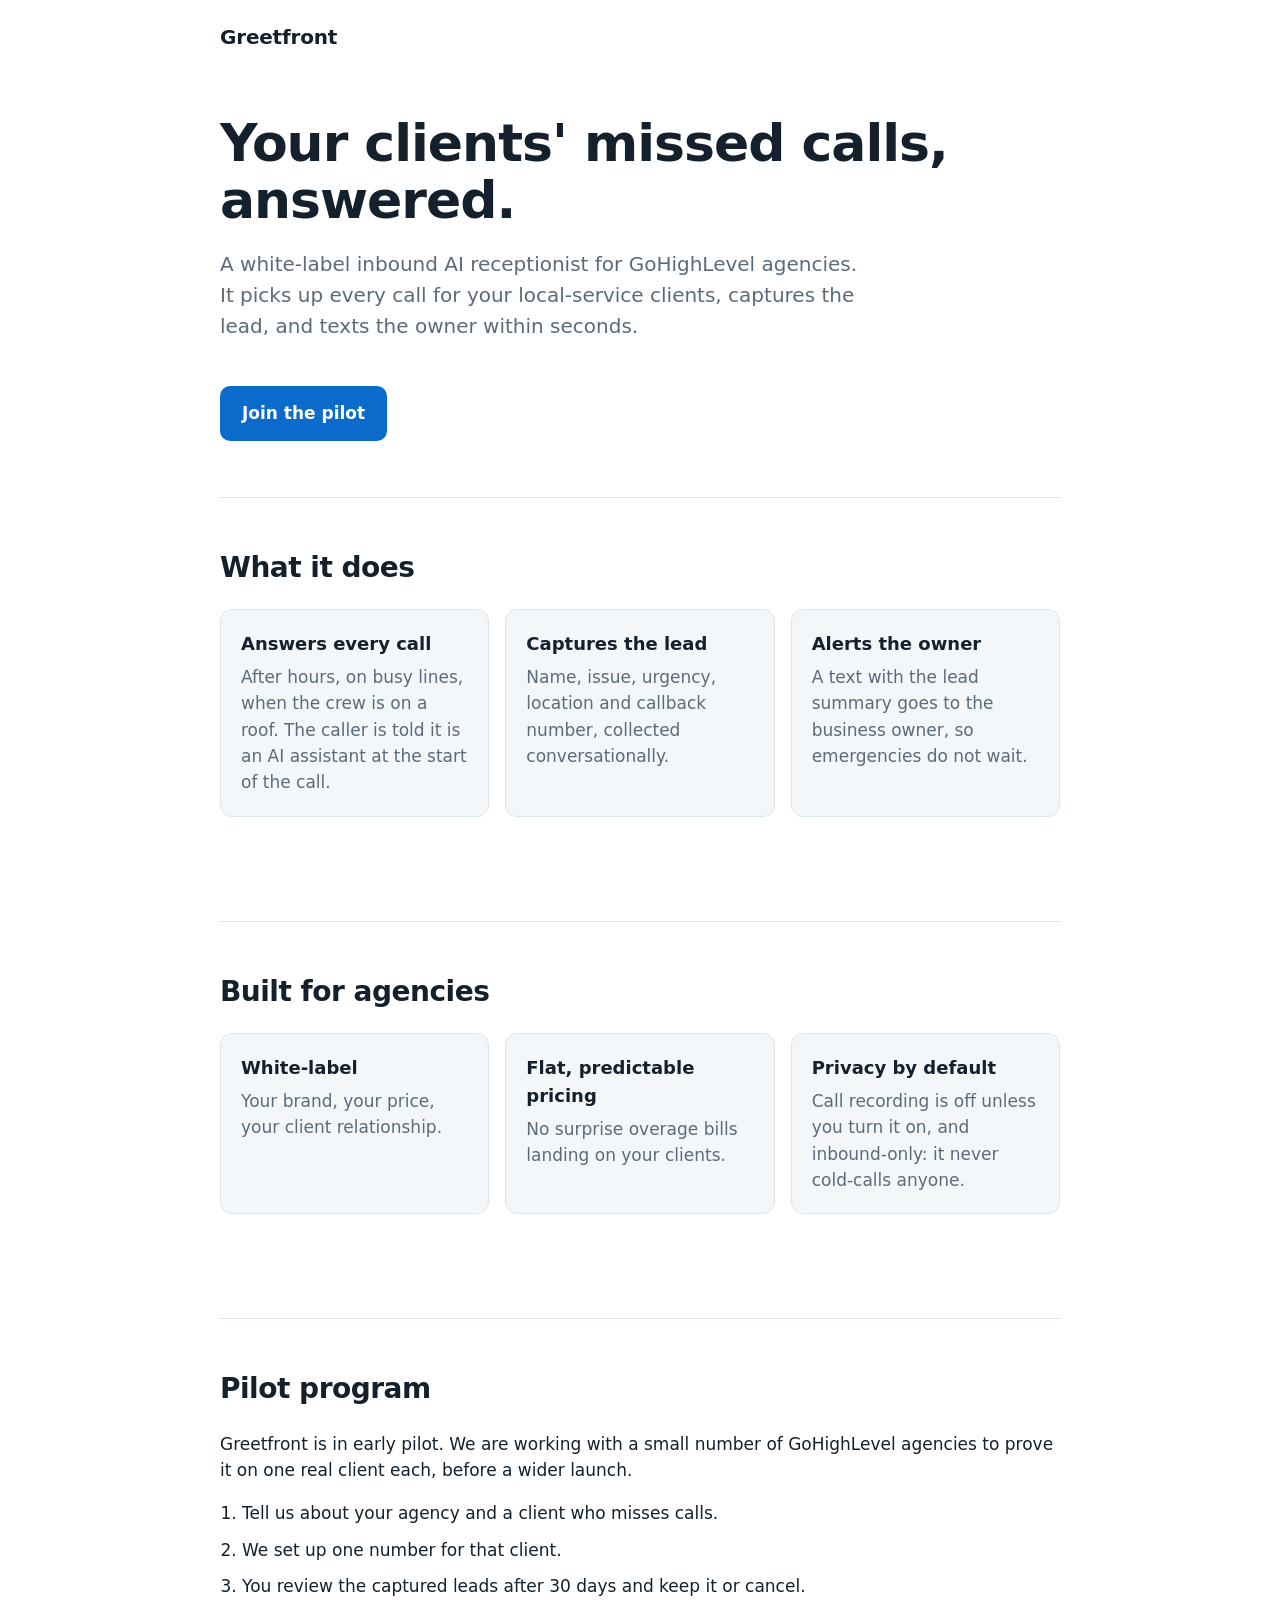
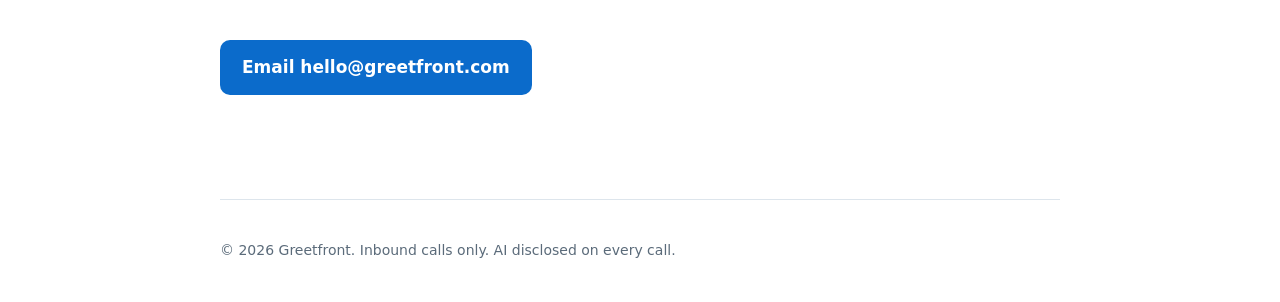
==== index.html @ 876abb98 "Update landing page" ====
<!doctype html>
<html lang="en">
<head>
<meta charset="utf-8">
<meta name="viewport" content="width=device-width,initial-scale=1">
<title>Greetfront - AI receptionist for GoHighLevel agencies</title>
<meta name="description" content="A white-label inbound AI receptionist for GoHighLevel agencies. Answers every call, captures the lead, texts the owner. Pilot program open.">
<style>
:root{--bg:#fff;--fg:#14202b;--mut:#5b6b7a;--acc:#0b6bcb;--card:#f4f7fa;--bd:#dde5ec}
@media(prefers-color-scheme:dark){:root{--bg:#0e141a;--fg:#e8eef3;--mut:#9aabba;--acc:#5aa7ff;--card:#16202a;--bd:#25323e}}
*{box-sizing:border-box}body{margin:0;background:var(--bg);color:var(--fg);font:17px/1.55 system-ui,-apple-system,Segoe UI,Roboto,sans-serif}
.w{max-width:880px;margin:0 auto;padding:0 20px}
header{padding:22px 0;font-weight:700;font-size:20px;letter-spacing:-.2px}
h1{font-size:clamp(32px,6vw,52px);line-height:1.1;letter-spacing:-1px;margin:40px 0 16px}
.lead{font-size:20px;color:var(--mut);max-width:640px}
.btn{display:inline-block;background:var(--acc);color:#fff;padding:14px 22px;border-radius:10px;text-decoration:none;font-weight:600;margin-top:24px}
section{padding:48px 0;border-top:1px solid var(--bd);margin-top:56px}
h2{font-size:28px;margin:0 0 20px;letter-spacing:-.5px}
.g{display:grid;grid-template-columns:repeat(auto-fit,minmax(240px,1fr));gap:16px}
.c{background:var(--card);border:1px solid var(--bd);border-radius:12px;padding:20px}
.c h3{margin:0 0 6px;font-size:18px}.c p{margin:0;color:var(--mut)}
ol{padding-left:22px}li{margin-bottom:10px}
footer{padding:40px 0;color:var(--mut);font-size:14px;border-top:1px solid var(--bd);margin-top:56px}
a{color:var(--acc)}
</style>
</head>
<body>
<div class="w">
<header>Greetfront</header>
<main>
<h1>Your clients' missed calls, answered.</h1>
<p class="lead">A white-label inbound AI receptionist for GoHighLevel agencies. It picks up every call for your local-service clients, captures the lead, and texts the owner within seconds.</p>
<a class="btn" href="mailto:hello@greetfront.com?subject=Greetfront%20pilot&amp;body=Agency%20name%3A%0AHow%20many%20clients%20would%20use%20it%3A%0ATrades%3A">Join the pilot</a>

<section>
<h2>What it does</h2>
<div class="g">
<div class="c"><h3>Answers every call</h3><p>After hours, on busy lines, when the crew is on a roof. The caller is told it is an AI assistant at the start of the call.</p></div>
<div class="c"><h3>Captures the lead</h3><p>Name, issue, urgency, location and callback number, collected conversationally.</p></div>
<div class="c"><h3>Alerts the owner</h3><p>A text with the lead summary goes to the business owner, so emergencies do not wait.</p></div>
</div>
</section>

<section>
<h2>Built for agencies</h2>
<div class="g">
<div class="c"><h3>White-label</h3><p>Your brand, your price, your client relationship.</p></div>
<div class="c"><h3>Flat, predictable pricing</h3><p>No surprise overage bills landing on your clients.</p></div>
<div class="c"><h3>Privacy by default</h3><p>Call recording is off unless you turn it on, and inbound-only: it never cold-calls anyone.</p></div>
</div>
</section>

<section>
<h2>Pilot program</h2>
<p>Greetfront is in early pilot. We are working with a small number of GoHighLevel agencies to prove it on one real client each, before a wider launch.</p>
<ol>
<li>Tell us about your agency and a client who misses calls.</li>
<li>We set up one number for that client.</li>
<li>You review the captured leads after 30 days and keep it or cancel.</li>
</ol>
<a class="btn" href="mailto:hello@greetfront.com?subject=Greetfront%20pilot">Email hello@greetfront.com</a>
</section>
</main>
<footer>&copy; 2026 Greetfront. Inbound calls only. AI disclosed on every call.</footer>
</div>
</body>
</html>
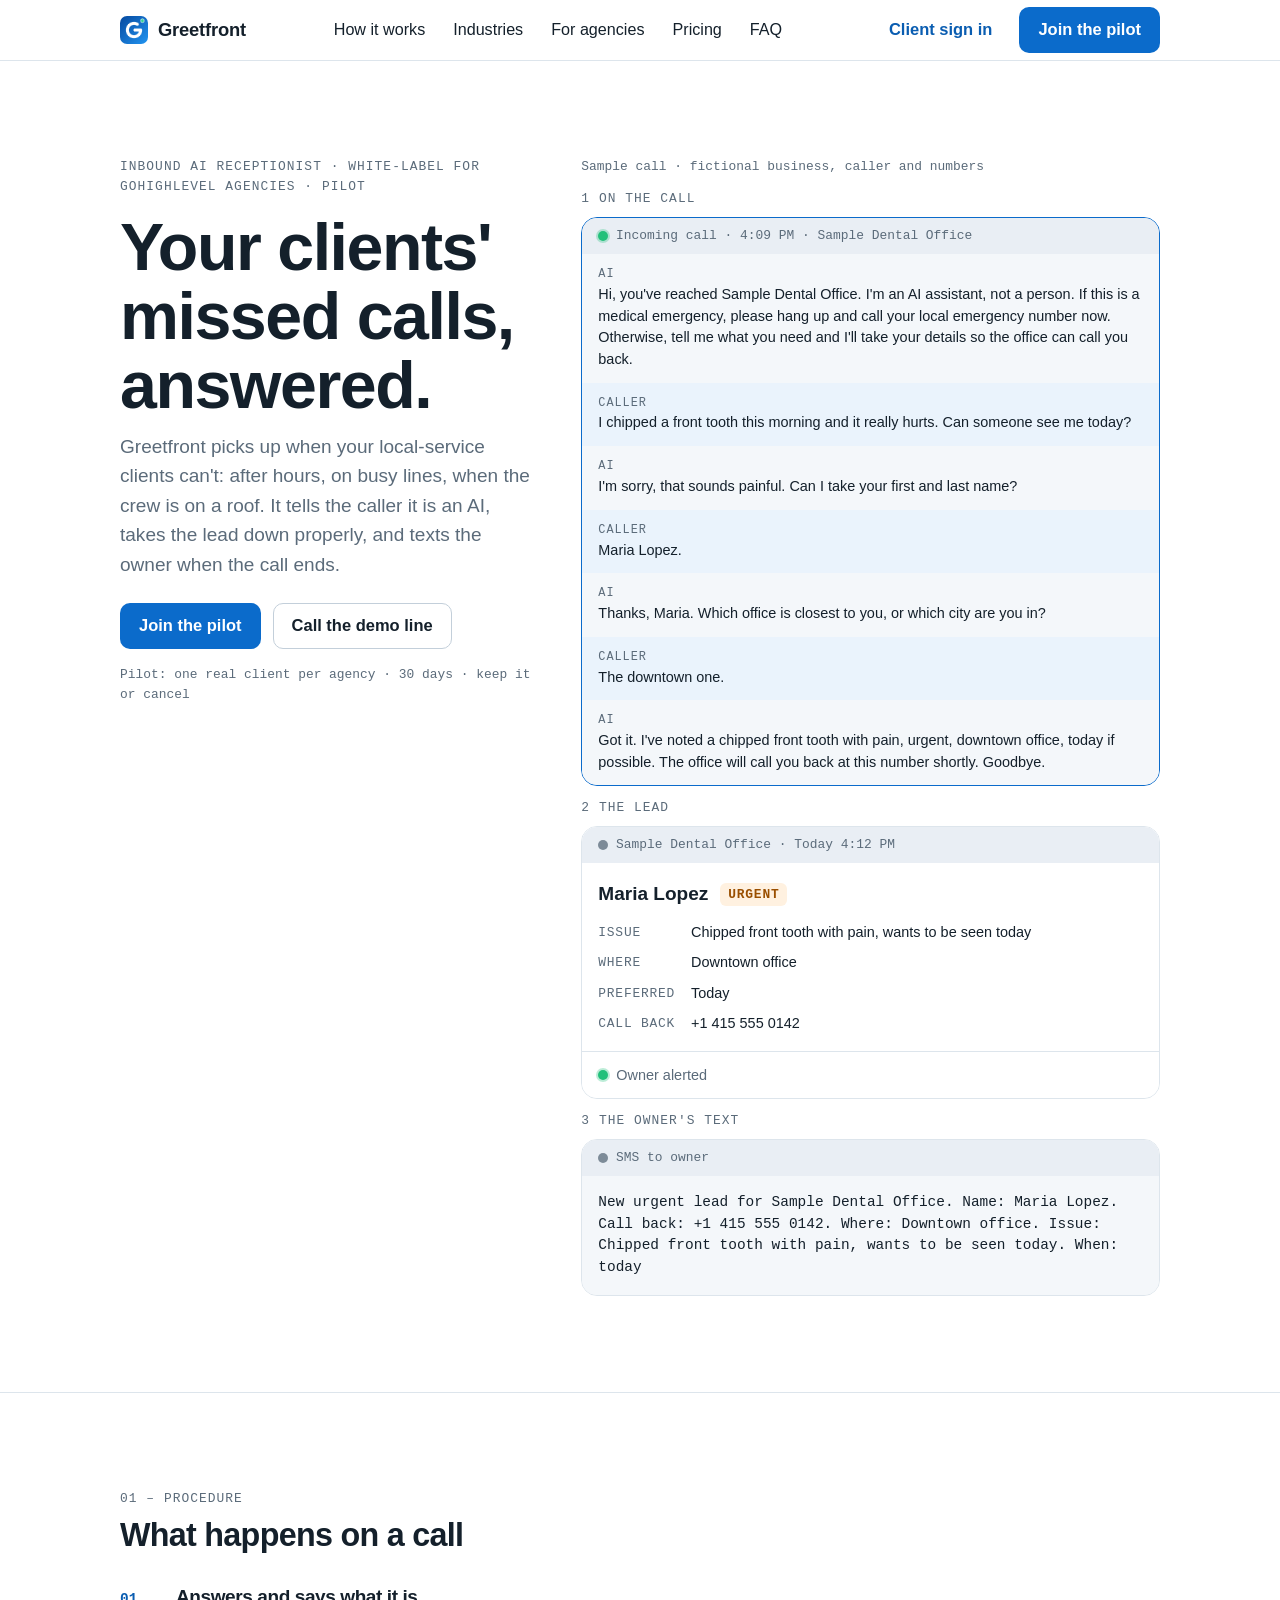
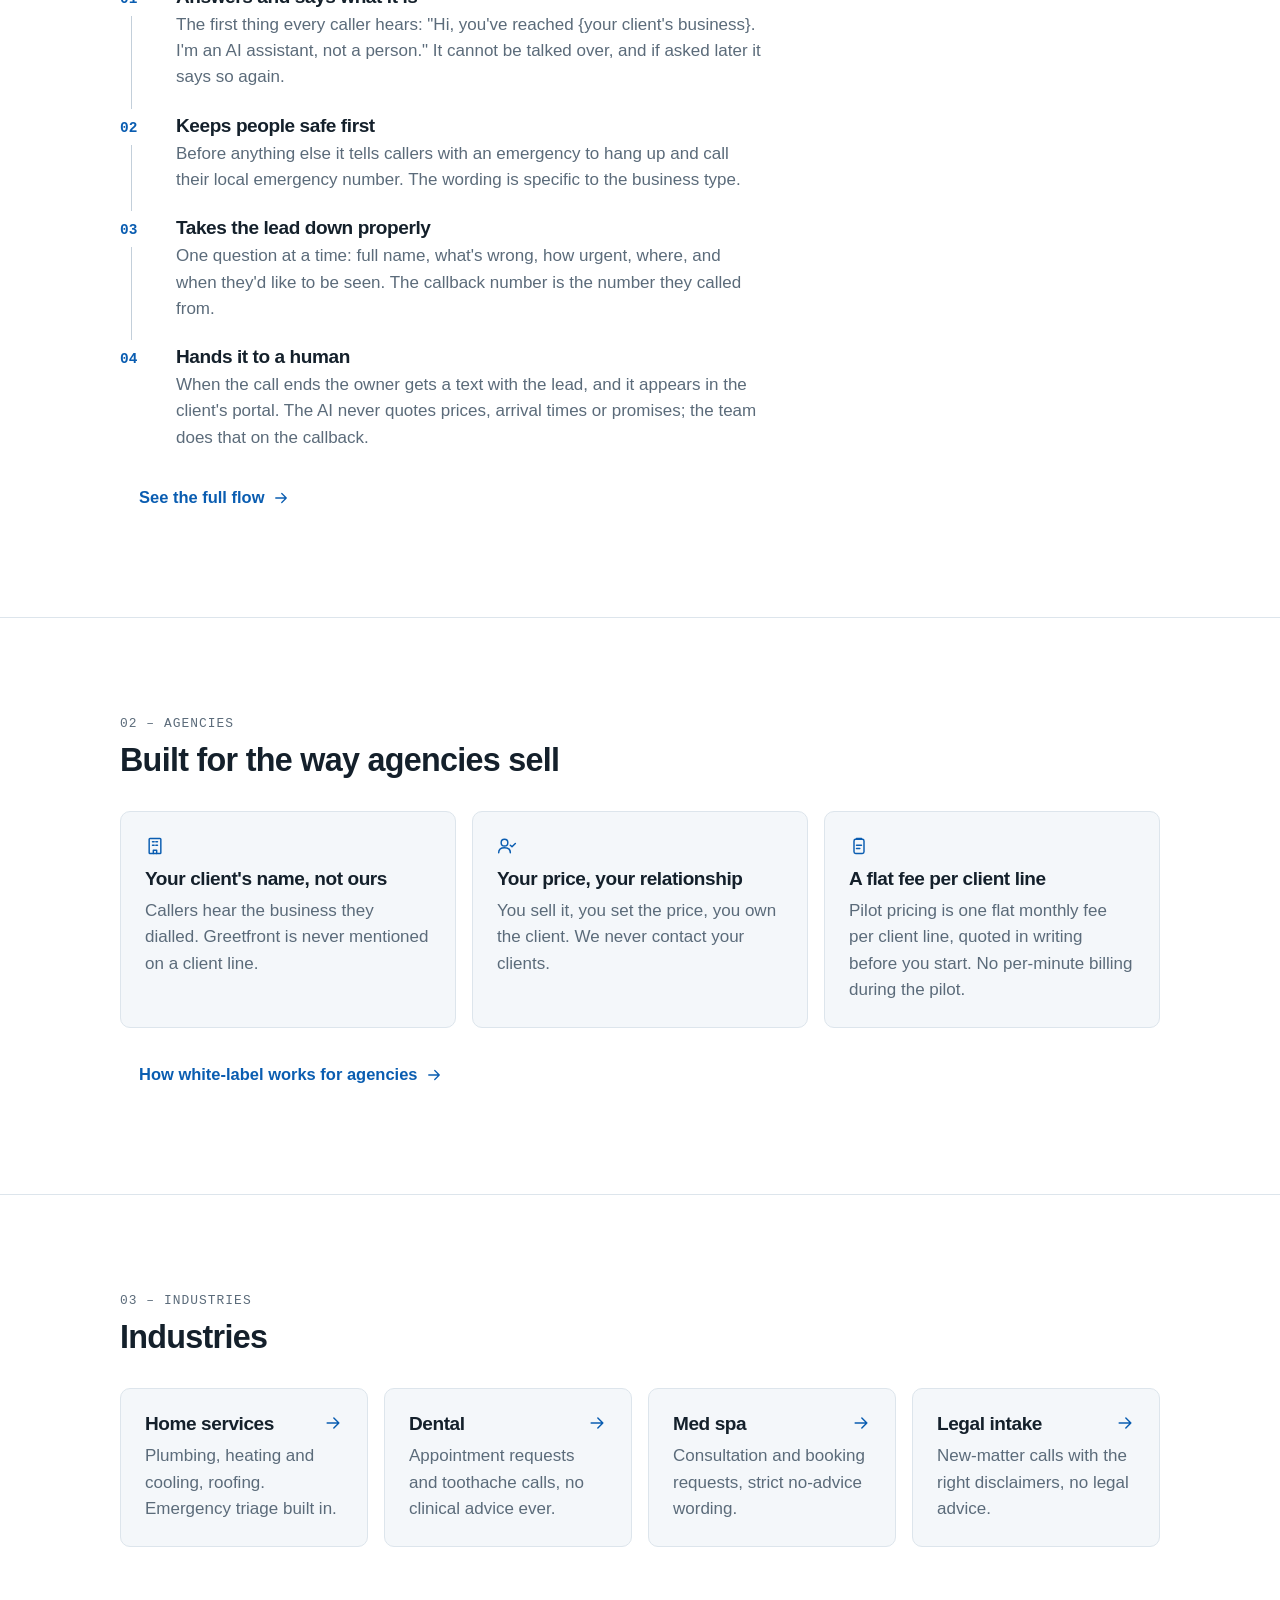
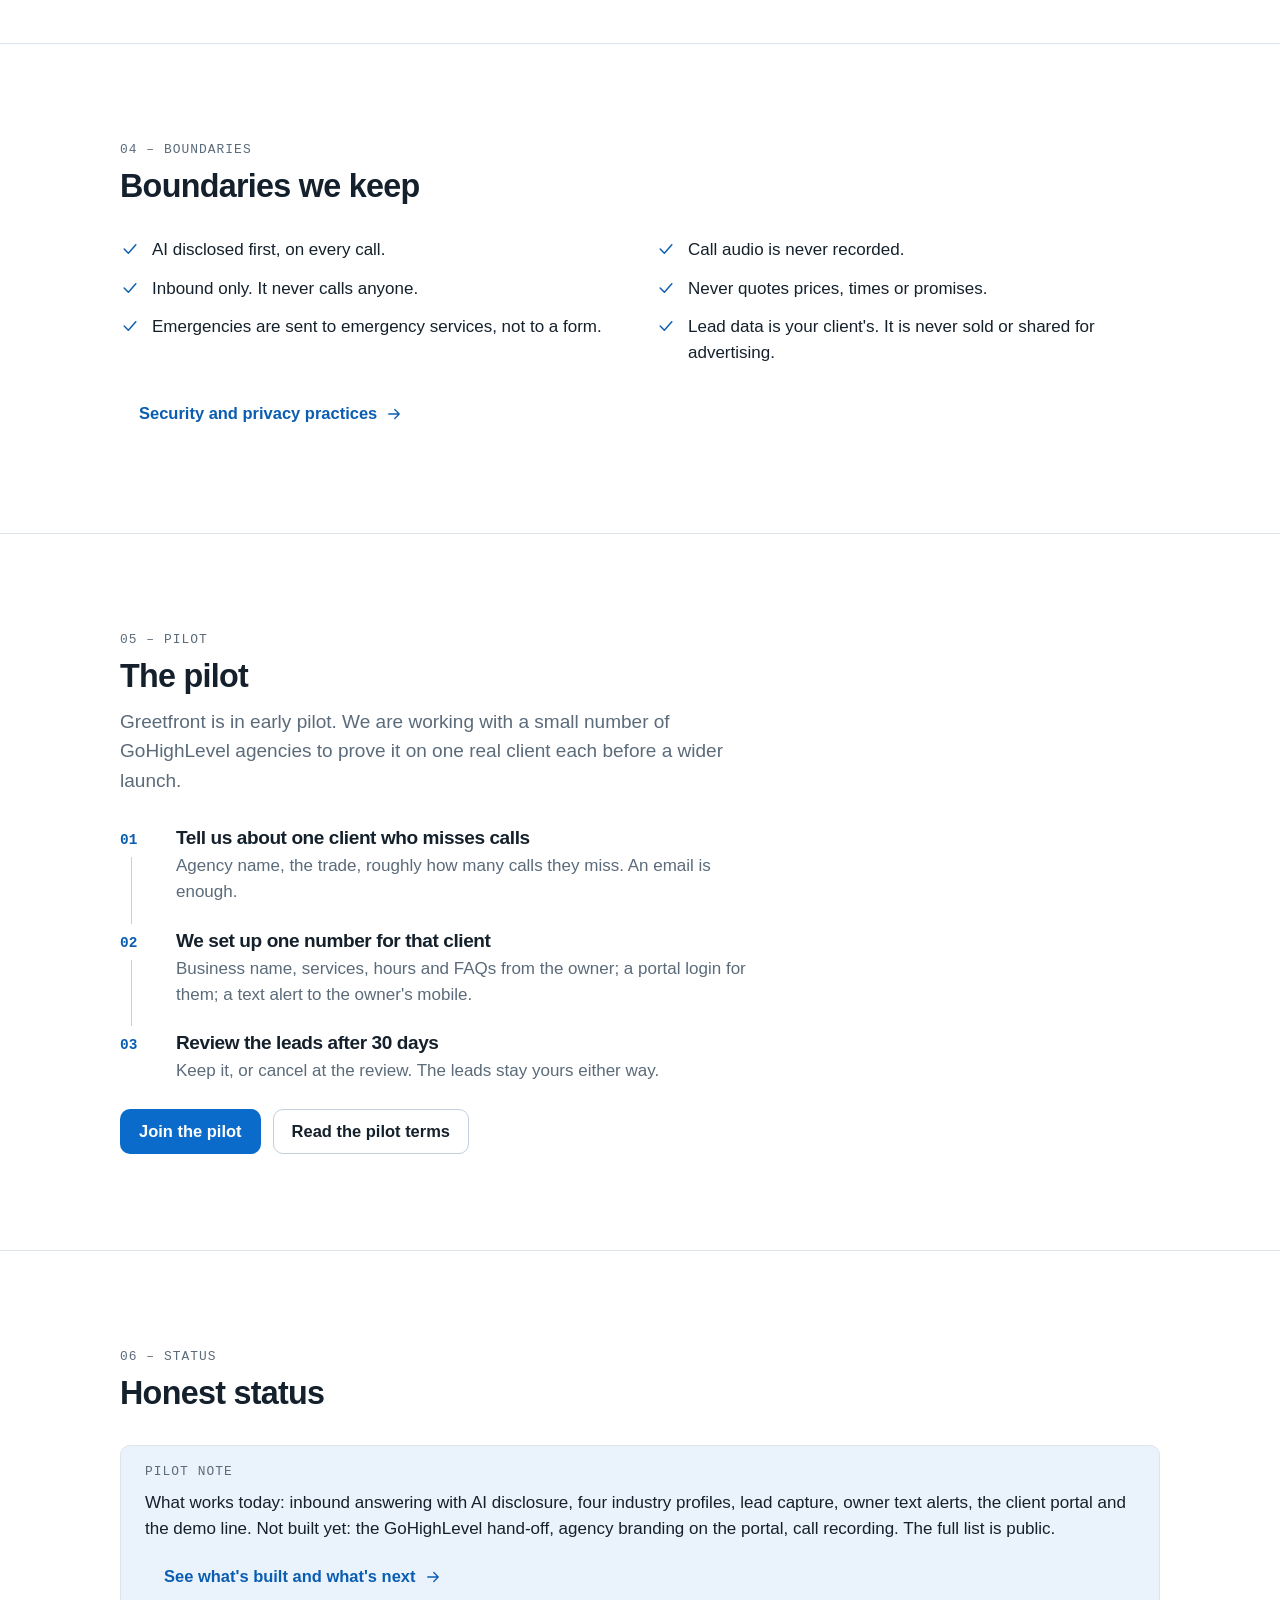
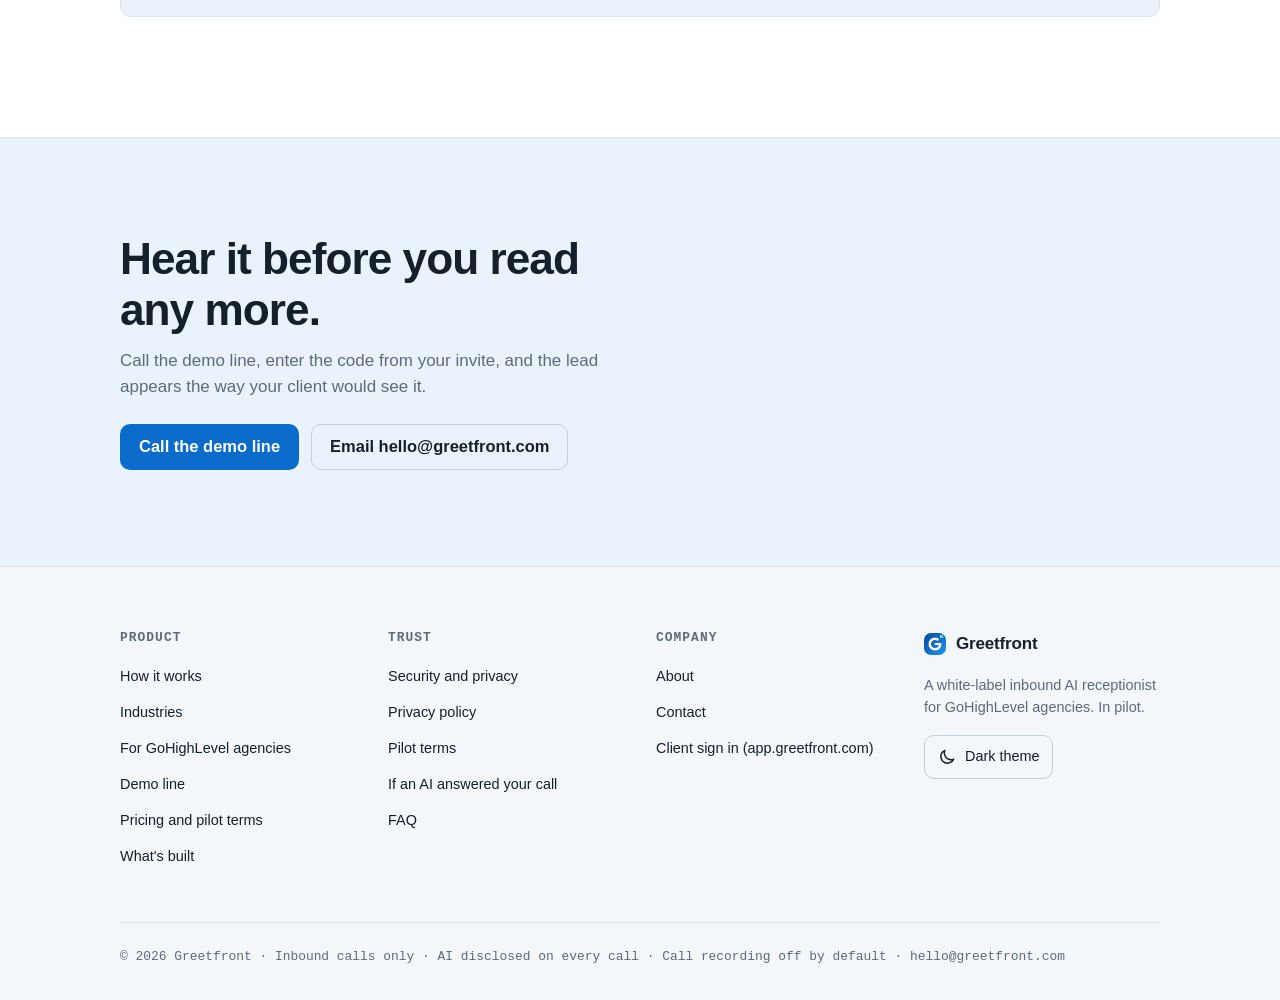
==== commit e1806e33: "Update landing page" ====
--- a/index.html
+++ b/index.html
@@ -3,65 +3,28 @@
 <head>
 <meta charset="utf-8">
 <meta name="viewport" content="width=device-width,initial-scale=1">
-<title>Greetfront - AI receptionist for GoHighLevel agencies</title>
-<meta name="description" content="A white-label inbound AI receptionist for GoHighLevel agencies. Answers every call, captures the lead, texts the owner. Pilot program open.">
-<style>
-:root{--bg:#fff;--fg:#14202b;--mut:#5b6b7a;--acc:#0b6bcb;--card:#f4f7fa;--bd:#dde5ec}
-@media(prefers-color-scheme:dark){:root{--bg:#0e141a;--fg:#e8eef3;--mut:#9aabba;--acc:#5aa7ff;--card:#16202a;--bd:#25323e}}
-*{box-sizing:border-box}body{margin:0;background:var(--bg);color:var(--fg);font:17px/1.55 system-ui,-apple-system,Segoe UI,Roboto,sans-serif}
-.w{max-width:880px;margin:0 auto;padding:0 20px}
-header{padding:22px 0;font-weight:700;font-size:20px;letter-spacing:-.2px}
-h1{font-size:clamp(32px,6vw,52px);line-height:1.1;letter-spacing:-1px;margin:40px 0 16px}
-.lead{font-size:20px;color:var(--mut);max-width:640px}
-.btn{display:inline-block;background:var(--acc);color:#fff;padding:14px 22px;border-radius:10px;text-decoration:none;font-weight:600;margin-top:24px}
-section{padding:48px 0;border-top:1px solid var(--bd);margin-top:56px}
-h2{font-size:28px;margin:0 0 20px;letter-spacing:-.5px}
-.g{display:grid;grid-template-columns:repeat(auto-fit,minmax(240px,1fr));gap:16px}
-.c{background:var(--card);border:1px solid var(--bd);border-radius:12px;padding:20px}
-.c h3{margin:0 0 6px;font-size:18px}.c p{margin:0;color:var(--mut)}
-ol{padding-left:22px}li{margin-bottom:10px}
-footer{padding:40px 0;color:var(--mut);font-size:14px;border-top:1px solid var(--bd);margin-top:56px}
-a{color:var(--acc)}
-</style>
+<meta http-equiv="Content-Security-Policy" content="default-src 'self'; img-src 'self' data:; style-src 'self'; script-src 'self'; base-uri 'self'; form-action 'none'">
+<title>Greetfront · White-label inbound AI receptionist for GoHighLevel agencies</title>
+<meta name="description" content="Greetfront answers your local-service clients&#x27; calls, says it is an AI, takes the lead and texts the owner. White-label for GoHighLevel agencies. Pilot open.">
+<link rel="canonical" href="https://greetfront.com/">
+<meta name="theme-color" media="(prefers-color-scheme: light)" content="#ffffff">
+<meta name="theme-color" media="(prefers-color-scheme: dark)" content="#0e141a">
+<link rel="icon" href="/logo.png" type="image/png"><link rel="apple-touch-icon" href="/logo.png">
+<meta property="og:type" content="website"><meta property="og:site_name" content="Greetfront">
+<meta property="og:title" content="Greetfront · White-label inbound AI receptionist"><meta property="og:description" content="Greetfront answers your local-service clients&#x27; calls, says it is an AI, takes the lead and texts the owner. White-label for GoHighLevel agencies. Pilot open.">
+<meta property="og:url" content="https://greetfront.com/"><meta property="og:image" content="https://greetfront.com/logo.png">
+<meta name="twitter:card" content="summary">
+<script src="/theme.js"></script>
+<link rel="stylesheet" href="/styles.css">
+<script type="application/ld+json">{"@context":"https://schema.org","@graph":[{"@type":"Organization","@id":"https://greetfront.com/#org","name":"Greetfront","url":"https://greetfront.com/","logo":"https://greetfront.com/logo.png","email":"hello@greetfront.com","description":"White-label inbound AI receptionist for GoHighLevel agencies serving local-service businesses. In pilot."},{"@type":"WebSite","@id":"https://greetfront.com/#site","url":"https://greetfront.com/","name":"Greetfront","publisher":{"@id":"https://greetfront.com/#org"}},{"@type":"SoftwareApplication","name":"Greetfront","applicationCategory":"BusinessApplication","operatingSystem":"Web","url":"https://greetfront.com/","publisher":{"@id":"https://greetfront.com/#org"},"description":"Inbound AI receptionist that discloses it is an AI, captures the lead and texts the business owner."}]}</script>
 </head>
 <body>
-<div class="w">
-<header>Greetfront</header>
-<main>
-<h1>Your clients' missed calls, answered.</h1>
-<p class="lead">A white-label inbound AI receptionist for GoHighLevel agencies. It picks up every call for your local-service clients, captures the lead, and texts the owner within seconds.</p>
-<a class="btn" href="mailto:hello@greetfront.com?subject=Greetfront%20pilot&amp;body=Agency%20name%3A%0AHow%20many%20clients%20would%20use%20it%3A%0ATrades%3A">Join the pilot</a>
-
-<section>
-<h2>What it does</h2>
-<div class="g">
-<div class="c"><h3>Answers every call</h3><p>After hours, on busy lines, when the crew is on a roof. The caller is told it is an AI assistant at the start of the call.</p></div>
-<div class="c"><h3>Captures the lead</h3><p>Name, issue, urgency, location and callback number, collected conversationally.</p></div>
-<div class="c"><h3>Alerts the owner</h3><p>A text with the lead summary goes to the business owner, so emergencies do not wait.</p></div>
-</div>
-</section>
-
-<section>
-<h2>Built for agencies</h2>
-<div class="g">
-<div class="c"><h3>White-label</h3><p>Your brand, your price, your client relationship.</p></div>
-<div class="c"><h3>Flat, predictable pricing</h3><p>No surprise overage bills landing on your clients.</p></div>
-<div class="c"><h3>Privacy by default</h3><p>Call recording is off unless you turn it on, and inbound-only: it never cold-calls anyone.</p></div>
-</div>
-</section>
-
-<section>
-<h2>Pilot program</h2>
-<p>Greetfront is in early pilot. We are working with a small number of GoHighLevel agencies to prove it on one real client each, before a wider launch.</p>
-<ol>
-<li>Tell us about your agency and a client who misses calls.</li>
-<li>We set up one number for that client.</li>
-<li>You review the captured leads after 30 days and keep it or cancel.</li>
-</ol>
-<a class="btn" href="mailto:hello@greetfront.com?subject=Greetfront%20pilot">Email hello@greetfront.com</a>
-</section>
+<a class="skip-link" href="#main">Skip to content</a>
+<header class="nav"><div class="wrap"><div class="nav__bar"><a class="brand" href="/"><img src="/logo.png" width="28" height="28" alt="">Greetfront</a><nav class="nav__links" aria-label="Main"><a href="/how-it-works.html">How it works</a><a href="/industries.html">Industries</a><a href="/agencies.html">For agencies</a><a href="/pricing.html">Pricing</a><a href="/faq.html">FAQ</a></nav><div class="nav__cta"><a class="btn btn--ghost" href="https://app.greetfront.com/" rel="noopener">Client sign in</a><a class="btn btn--primary" href="mailto:hello@greetfront.com?subject=Greetfront%20pilot%20(home)&amp;body=Agency%20name%3A%0AClients%20who%20miss%20calls%3A%0ATrades%3A%0A">Join the pilot</a></div><button type="button" class="nav__toggle" aria-controls="nav-panel" aria-expanded="false" aria-label="Open menu"><svg class="i i-menu" viewBox="0 0 24 24" width="20" height="20" fill="none" stroke="currentColor" stroke-width="1.75" stroke-linecap="round" stroke-linejoin="round" aria-hidden="true"><path d="M4 7h16M4 12h16M4 17h16"/></svg><svg class="i i-x" viewBox="0 0 24 24" width="20" height="20" fill="none" stroke="currentColor" stroke-width="1.75" stroke-linecap="round" stroke-linejoin="round" aria-hidden="true"><path d="M6 6l12 12M18 6L6 18"/></svg></button></div></div><div class="nav__panel" id="nav-panel"><div class="wrap"><ul><li><a class="nav__item" href="/how-it-works.html">How it works</a></li><li><a class="nav__item" href="/industries.html">Industries</a></li><li><a class="nav__item" href="/agencies.html">For agencies</a></li><li><a class="nav__item" href="/pricing.html">Pricing</a></li><li><a class="nav__item" href="/faq.html">FAQ</a></li><li><a class="nav__item" href="/demo.html">Demo line</a></li><li><a class="nav__item" href="/security.html">Security</a></li><li><a class="nav__item" href="/about.html">About</a></li><li><a class="nav__item" href="/contact.html">Contact</a></li><li><a class="nav__item" href="https://app.greetfront.com/" rel="noopener">Client sign in</a></li></ul><div class="row-actions"><a class="btn btn--primary" href="mailto:hello@greetfront.com?subject=Greetfront%20pilot%20(home)&amp;body=Agency%20name%3A%0AClients%20who%20miss%20calls%3A%0ATrades%3A%0A">Join the pilot</a></div><button type="button" class="theme-toggle" aria-label="Switch to dark theme"><svg class="i i-moon" viewBox="0 0 24 24" width="20" height="20" fill="none" stroke="currentColor" stroke-width="1.75" stroke-linecap="round" stroke-linejoin="round" aria-hidden="true"><path d="M20 14.5A8 8 0 0 1 9.5 4 8 8 0 1 0 20 14.5z"/></svg><svg class="i i-sun" viewBox="0 0 24 24" width="20" height="20" fill="none" stroke="currentColor" stroke-width="1.75" stroke-linecap="round" stroke-linejoin="round" aria-hidden="true"><circle cx="12" cy="12" r="4"/><path d="M12 2v2M12 20v2M4.9 4.9l1.4 1.4M17.7 17.7l1.4 1.4M2 12h2M20 12h2M4.9 19.1l1.4-1.4M17.7 6.3l1.4-1.4"/></svg><span class="theme-toggle__text">Dark theme</span></button></div></div></header>
+<main id="main">
+<section class="hero"><div class="wrap"><div class="hero__grid"><div><p class="eyebrow">Inbound AI receptionist · White-label for GoHighLevel agencies · Pilot</p><h1>Your clients' missed calls, answered.</h1><p class="lead">Greetfront picks up when your local-service clients can't: after hours, on busy lines, when the crew is on a roof. It tells the caller it is an AI, takes the lead down properly, and texts the owner when the call ends.</p><div class="row-actions"><a class="btn btn--primary" href="mailto:hello@greetfront.com?subject=Greetfront%20pilot%20(home)&amp;body=Agency%20name%3A%0AClients%20who%20miss%20calls%3A%0ATrades%3A%0A">Join the pilot</a><a class="btn btn--secondary" href="/demo.html">Call the demo line</a></div><p class="hero__note">Pilot: one real client per agency · 30 days · keep it or cancel</p></div><div class="hero__strip"><p class="strip__caption">Sample call · fictional business, caller and numbers</p><div class="strip strip--static"><div class="strip__col strip__col--call"><p class="strip__label">1 On the call</p><div class="strip__panel strip__panel--call"><div class="call__bar"><span class="status-dot status-dot--off" aria-hidden="true"></span> Incoming call · 4:09 PM · Sample Dental Office</div><div class="call__line call__line--ai"><span class="call__who">AI</span>Hi, you've reached Sample Dental Office. I'm an AI assistant, not a person. If this is a medical emergency, please hang up and call your local emergency number now. Otherwise, tell me what you need and I'll take your details so the office can call you back.</div><div class="call__line call__line--caller"><span class="call__who">Caller</span>I chipped a front tooth this morning and it really hurts. Can someone see me today?</div><div class="call__line call__line--ai"><span class="call__who">AI</span>I'm sorry, that sounds painful. Can I take your first and last name?</div><div class="call__line call__line--caller"><span class="call__who">Caller</span>Maria Lopez.</div><div class="call__line call__line--ai"><span class="call__who">AI</span>Thanks, Maria. Which office is closest to you, or which city are you in?</div><div class="call__line call__line--caller"><span class="call__who">Caller</span>The downtown one.</div><div class="call__line call__line--ai"><span class="call__who">AI</span>Got it. I've noted a chipped front tooth with pain, urgent, downtown office, today if possible. The office will call you back at this number shortly. Goodbye.</div></div></div><div class="strip__col"><p class="strip__label">2 The lead</p><div class="strip__panel"><div class="lead-card"><div class="lead-card__head"><span class="status-dot status-dot--off" aria-hidden="true"></span> Sample Dental Office · Today 4:12 PM</div><div class="lead-card__body"><div class="lead-card__name"><span>Maria Lopez</span><span class="pill pill--urgent">Urgent</span></div><dl><dt>Issue</dt><dd>Chipped front tooth with pain, wants to be seen today</dd><dt>Where</dt><dd>Downtown office</dd><dt>Preferred</dt><dd>Today</dd><dt>Call back</dt><dd>+1 415 555 0142</dd></dl></div><div class="lead-card__foot"><span class="status-dot" aria-hidden="true"></span> Owner alerted</div></div></div></div><div class="strip__col"><p class="strip__label">3 The owner's text</p><div class="strip__panel strip__panel--last"><div class="sms"><div class="sms__head"><span class="status-dot status-dot--off" aria-hidden="true"></span> SMS to owner</div><div class="sms__body">New urgent lead for Sample Dental Office. Name: Maria Lopez. Call back: +1 415 555 0142. Where: Downtown office. Issue: Chipped front tooth with pain, wants to be seen today. When: today</div></div></div></div></div></div></div></div></section><section class="section"><div class="wrap"><div class="section__head"><p class="eyebrow">01 – Procedure</p><h2>What happens on a call</h2></div><ol class="steps"><li><h3>Answers and says what it is</h3><p>The first thing every caller hears: "Hi, you've reached {your client's business}. I'm an AI assistant, not a person." It cannot be talked over, and if asked later it says so again.</p></li><li><h3>Keeps people safe first</h3><p>Before anything else it tells callers with an emergency to hang up and call their local emergency number. The wording is specific to the business type.</p></li><li><h3>Takes the lead down properly</h3><p>One question at a time: full name, what's wrong, how urgent, where, and when they'd like to be seen. The callback number is the number they called from.</p></li><li><h3>Hands it to a human</h3><p>When the call ends the owner gets a text with the lead, and it appears in the client's portal. The AI never quotes prices, arrival times or promises; the team does that on the callback.</p></li></ol><div class="row-actions"><a class="btn btn--ghost" href="/how-it-works.html">See the full flow<svg class="btn__icon i-arrow" viewBox="0 0 24 24" width="20" height="20" fill="none" stroke="currentColor" stroke-width="1.75" stroke-linecap="round" stroke-linejoin="round" aria-hidden="true"><path d="M5 12h14M13 6l6 6-6 6"/></svg></a></div></div></section><section class="section"><div class="wrap"><div class="section__head"><p class="eyebrow">02 – Agencies</p><h2>Built for the way agencies sell</h2></div><div class="grid grid--3"><div class="card"><div class="card__icon"><svg class="i i-building" viewBox="0 0 24 24" width="20" height="20" fill="none" stroke="currentColor" stroke-width="1.75" stroke-linecap="round" stroke-linejoin="round" aria-hidden="true"><rect x="5" y="3" width="14" height="18" rx="1"/><path d="M9 7h2M13 7h2M9 11h2M13 11h2M10 21v-4h4v4"/></svg></div><h3>Your client's name, not ours</h3><p>Callers hear the business they dialled. Greetfront is never mentioned on a client line.</p></div><div class="card"><div class="card__icon"><svg class="i i-user-check" viewBox="0 0 24 24" width="20" height="20" fill="none" stroke="currentColor" stroke-width="1.75" stroke-linecap="round" stroke-linejoin="round" aria-hidden="true"><circle cx="9" cy="8" r="4"/><path d="M2 20c0-4 3-6 7-6s7 2 7 6M16 11l2 2 4-4"/></svg></div><h3>Your price, your relationship</h3><p>You sell it, you set the price, you own the client. We never contact your clients.</p></div><div class="card"><div class="card__icon"><svg class="i i-clipboard" viewBox="0 0 24 24" width="20" height="20" fill="none" stroke="currentColor" stroke-width="1.75" stroke-linecap="round" stroke-linejoin="round" aria-hidden="true"><rect x="6" y="4" width="12" height="17" rx="2"/><path d="M9 4V3h6v1M9 11h6M9 15h4"/></svg></div><h3>A flat fee per client line</h3><p>Pilot pricing is one flat monthly fee per client line, quoted in writing before you start. No per-minute billing during the pilot.</p></div></div><div class="row-actions"><a class="btn btn--ghost" href="/agencies.html">How white-label works for agencies<svg class="btn__icon i-arrow" viewBox="0 0 24 24" width="20" height="20" fill="none" stroke="currentColor" stroke-width="1.75" stroke-linecap="round" stroke-linejoin="round" aria-hidden="true"><path d="M5 12h14M13 6l6 6-6 6"/></svg></a></div></div></section><section class="section"><div class="wrap"><div class="section__head"><p class="eyebrow">03 – Industries</p><h2>Industries</h2></div><div class="grid grid--4"><a class="card tile-link" href="/industries.html#home-services"><h3>Home services<svg class="i i-arrow" viewBox="0 0 24 24" width="20" height="20" fill="none" stroke="currentColor" stroke-width="1.75" stroke-linecap="round" stroke-linejoin="round" aria-hidden="true"><path d="M5 12h14M13 6l6 6-6 6"/></svg></h3><p>Plumbing, heating and cooling, roofing. Emergency triage built in.</p></a><a class="card tile-link" href="/industries.html#dental"><h3>Dental<svg class="i i-arrow" viewBox="0 0 24 24" width="20" height="20" fill="none" stroke="currentColor" stroke-width="1.75" stroke-linecap="round" stroke-linejoin="round" aria-hidden="true"><path d="M5 12h14M13 6l6 6-6 6"/></svg></h3><p>Appointment requests and toothache calls, no clinical advice ever.</p></a><a class="card tile-link" href="/industries.html#med-spa"><h3>Med spa<svg class="i i-arrow" viewBox="0 0 24 24" width="20" height="20" fill="none" stroke="currentColor" stroke-width="1.75" stroke-linecap="round" stroke-linejoin="round" aria-hidden="true"><path d="M5 12h14M13 6l6 6-6 6"/></svg></h3><p>Consultation and booking requests, strict no-advice wording.</p></a><a class="card tile-link" href="/industries.html#legal-intake"><h3>Legal intake<svg class="i i-arrow" viewBox="0 0 24 24" width="20" height="20" fill="none" stroke="currentColor" stroke-width="1.75" stroke-linecap="round" stroke-linejoin="round" aria-hidden="true"><path d="M5 12h14M13 6l6 6-6 6"/></svg></h3><p>New-matter calls with the right disclaimers, no legal advice.</p></a></div></div></section><section class="section"><div class="wrap"><div class="section__head"><p class="eyebrow">04 – Boundaries</p><h2>Boundaries we keep</h2></div><ul class="checks"><li><svg class="i i-check" viewBox="0 0 24 24" width="20" height="20" fill="none" stroke="currentColor" stroke-width="1.75" stroke-linecap="round" stroke-linejoin="round" aria-hidden="true"><path d="M5 12l5 5 9-10"/></svg><span>AI disclosed first, on every call.</span></li><li><svg class="i i-check" viewBox="0 0 24 24" width="20" height="20" fill="none" stroke="currentColor" stroke-width="1.75" stroke-linecap="round" stroke-linejoin="round" aria-hidden="true"><path d="M5 12l5 5 9-10"/></svg><span>Call audio is never recorded.</span></li><li><svg class="i i-check" viewBox="0 0 24 24" width="20" height="20" fill="none" stroke="currentColor" stroke-width="1.75" stroke-linecap="round" stroke-linejoin="round" aria-hidden="true"><path d="M5 12l5 5 9-10"/></svg><span>Inbound only. It never calls anyone.</span></li><li><svg class="i i-check" viewBox="0 0 24 24" width="20" height="20" fill="none" stroke="currentColor" stroke-width="1.75" stroke-linecap="round" stroke-linejoin="round" aria-hidden="true"><path d="M5 12l5 5 9-10"/></svg><span>Never quotes prices, times or promises.</span></li><li><svg class="i i-check" viewBox="0 0 24 24" width="20" height="20" fill="none" stroke="currentColor" stroke-width="1.75" stroke-linecap="round" stroke-linejoin="round" aria-hidden="true"><path d="M5 12l5 5 9-10"/></svg><span>Emergencies are sent to emergency services, not to a form.</span></li><li><svg class="i i-check" viewBox="0 0 24 24" width="20" height="20" fill="none" stroke="currentColor" stroke-width="1.75" stroke-linecap="round" stroke-linejoin="round" aria-hidden="true"><path d="M5 12l5 5 9-10"/></svg><span>Lead data is your client's. It is never sold or shared for advertising.</span></li></ul><div class="row-actions"><a class="btn btn--ghost" href="/security.html">Security and privacy practices<svg class="btn__icon i-arrow" viewBox="0 0 24 24" width="20" height="20" fill="none" stroke="currentColor" stroke-width="1.75" stroke-linecap="round" stroke-linejoin="round" aria-hidden="true"><path d="M5 12h14M13 6l6 6-6 6"/></svg></a></div></div></section><section class="section"><div class="wrap"><div class="section__head"><p class="eyebrow">05 – Pilot</p><h2>The pilot</h2><p class="section__lead">Greetfront is in early pilot. We are working with a small number of GoHighLevel agencies to prove it on one real client each before a wider launch.</p></div><ol class="steps"><li><h3>Tell us about one client who misses calls</h3><p>Agency name, the trade, roughly how many calls they miss. An email is enough.</p></li><li><h3>We set up one number for that client</h3><p>Business name, services, hours and FAQs from the owner; a portal login for them; a text alert to the owner's mobile.</p></li><li><h3>Review the leads after 30 days</h3><p>Keep it, or cancel at the review. The leads stay yours either way.</p></li></ol><div class="row-actions"><a class="btn btn--primary" href="mailto:hello@greetfront.com?subject=Greetfront%20pilot%20(home)&amp;body=Agency%20name%3A%0AClients%20who%20miss%20calls%3A%0ATrades%3A%0A">Join the pilot</a><a class="btn btn--secondary" href="/pricing.html">Read the pilot terms</a></div></div></section><section class="section"><div class="wrap"><div class="section__head"><p class="eyebrow">06 – Status</p><h2>Honest status</h2></div><div class="notice"><span class="notice__label">Pilot note</span><p>What works today: inbound answering with AI disclosure, four industry profiles, lead capture, owner text alerts, the client portal and the demo line. Not built yet: the GoHighLevel hand-off, agency branding on the portal, call recording. The full list is public.</p><div class="row-actions"><a class="btn btn--ghost" href="/roadmap.html">See what's built and what's next<svg class="btn__icon i-arrow" viewBox="0 0 24 24" width="20" height="20" fill="none" stroke="currentColor" stroke-width="1.75" stroke-linecap="round" stroke-linejoin="round" aria-hidden="true"><path d="M5 12h14M13 6l6 6-6 6"/></svg></a></div></div></div></section><section class="section section--tint"><div class="wrap"><div class="cta"><h2>Hear it before you read any more.</h2><p>Call the demo line, enter the code from your invite, and the lead appears the way your client would see it.</p><div class="row-actions"><a class="btn btn--primary" href="/demo.html">Call the demo line</a><a class="btn btn--secondary" href="mailto:hello@greetfront.com?subject=Greetfront%20pilot%20(home)&amp;body=Agency%20name%3A%0AClients%20who%20miss%20calls%3A%0ATrades%3A%0A">Email hello@greetfront.com</a></div></div></div></section>
 </main>
-<footer>&copy; 2026 Greetfront. Inbound calls only. AI disclosed on every call.</footer>
-</div>
+<footer class="footer"><div class="wrap"><div class="footer__grid"><div><h2>Product</h2><ul><li><a href="/how-it-works.html">How it works</a></li><li><a href="/industries.html">Industries</a></li><li><a href="/agencies.html">For GoHighLevel agencies</a></li><li><a href="/demo.html">Demo line</a></li><li><a href="/pricing.html">Pricing and pilot terms</a></li><li><a href="/roadmap.html">What's built</a></li></ul></div><div><h2>Trust</h2><ul><li><a href="/security.html">Security and privacy</a></li><li><a href="/privacy.html">Privacy policy</a></li><li><a href="/terms.html">Pilot terms</a></li><li><a href="/ai-disclosure.html">If an AI answered your call</a></li><li><a href="/faq.html">FAQ</a></li></ul></div><div><h2>Company</h2><ul><li><a href="/about.html">About</a></li><li><a href="/contact.html">Contact</a></li><li><a href="https://app.greetfront.com/">Client sign in (app.greetfront.com)</a></li></ul></div><div><a class="brand" href="/"><img src="/logo.png" width="22" height="22" alt="">Greetfront</a><p class="footer__tag">A white-label inbound AI receptionist for GoHighLevel agencies. In pilot.</p><button type="button" class="theme-toggle" aria-label="Switch to dark theme"><svg class="i i-moon" viewBox="0 0 24 24" width="20" height="20" fill="none" stroke="currentColor" stroke-width="1.75" stroke-linecap="round" stroke-linejoin="round" aria-hidden="true"><path d="M20 14.5A8 8 0 0 1 9.5 4 8 8 0 1 0 20 14.5z"/></svg><svg class="i i-sun" viewBox="0 0 24 24" width="20" height="20" fill="none" stroke="currentColor" stroke-width="1.75" stroke-linecap="round" stroke-linejoin="round" aria-hidden="true"><circle cx="12" cy="12" r="4"/><path d="M12 2v2M12 20v2M4.9 4.9l1.4 1.4M17.7 17.7l1.4 1.4M2 12h2M20 12h2M4.9 19.1l1.4-1.4M17.7 6.3l1.4-1.4"/></svg><span class="theme-toggle__text">Dark theme</span></button></div></div><p class="footer__legal">© 2026 Greetfront · Inbound calls only · AI disclosed on every call · Call recording off by default · hello@greetfront.com</p></div></footer>
+<script src="/site.js" defer></script>
 </body>
 </html>
--- a/styles.css
+++ b/styles.css
@@ -0,0 +1,274 @@
+/* Greetfront site: concept "Open Line". One stylesheet, all tokens and components. */
+:root{
+--bg:#fff;--bg-2:#f4f7fa;--bg-3:#e9eef4;--fg:#14202b;--fg-2:#5b6b7a;--fg-3:#7d8b98;
+--line:#dde5ec;--line-strong:#c3cfda;--brand:#0b6bcb;--brand-ink:#0a5db1;--brand-strong:#0953a3;--on-brand:#fff;--brand-soft:#eaf3fc;
+--live:#22c07a;--ok-ink:#176f42;--ok-soft:#e6f6ed;--warn-ink:#9a4f00;--warn-soft:#fff1e0;--danger-ink:#b42318;--danger-soft:#fdecea;
+--focus:#0b6bcb;--shadow:0 1px 2px rgb(20 32 43 / .06);
+--font-sans:-apple-system,BlinkMacSystemFont,"Segoe UI Variable Text","Segoe UI",Roboto,"Helvetica Neue",Arial,sans-serif;
+--font-display:-apple-system,BlinkMacSystemFont,"Segoe UI Variable Display","Segoe UI",Roboto,"Helvetica Neue",Arial,sans-serif;
+--font-mono:ui-monospace,"SF Mono",Menlo,Consolas,"Liberation Mono",monospace;
+--fs-xs:.76rem;--fs-sm:.85rem;--fs-base:1rem;--fs-lg:1.12rem;--fs-xl:1.3rem;
+--fs-2xl:clamp(1.55rem,1.2rem + 1.4vw,1.9rem);--fs-3xl:clamp(1.9rem,1.4rem + 2.4vw,2.6rem);--fs-display:clamp(2.3rem,1.6rem + 4vw,3.9rem);
+--s-1:4px;--s-2:8px;--s-3:12px;--s-4:16px;--s-5:24px;--s-6:32px;--s-7:48px;--s-8:64px;--s-9:96px;--s-10:128px;
+--r-1:6px;--r-2:10px;--r-3:16px;--pad:20px;--sec:var(--s-8);
+color-scheme:light;
+}
+:root[data-theme="dark"]{
+--bg:#0e141a;--bg-2:#16202a;--bg-3:#1d2935;--fg:#e8eef3;--fg-2:#9aabba;--fg-3:#7a8a99;
+--line:#25323e;--line-strong:#33434f;--brand:#5aa7ff;--brand-ink:#5aa7ff;--brand-strong:#7fbaff;--on-brand:#0e141a;--brand-soft:#122a44;
+--live:#3ddc97;--ok-ink:#4cc38a;--ok-soft:#12301f;--warn-ink:#f0a050;--warn-soft:#332212;--danger-ink:#ff8a80;--danger-soft:#3a1714;
+--focus:#5aa7ff;--shadow:none;color-scheme:dark;
+}
+@media (prefers-color-scheme:dark){
+:root:not([data-theme="light"]){
+--bg:#0e141a;--bg-2:#16202a;--bg-3:#1d2935;--fg:#e8eef3;--fg-2:#9aabba;--fg-3:#7a8a99;
+--line:#25323e;--line-strong:#33434f;--brand:#5aa7ff;--brand-ink:#5aa7ff;--brand-strong:#7fbaff;--on-brand:#0e141a;--brand-soft:#122a44;
+--live:#3ddc97;--ok-ink:#4cc38a;--ok-soft:#12301f;--warn-ink:#f0a050;--warn-soft:#332212;--danger-ink:#ff8a80;--danger-soft:#3a1714;
+--focus:#5aa7ff;--shadow:none;color-scheme:dark;
+}}
+@media (min-width:768px){:root{--pad:32px;--sec:var(--s-9)}}
+@media (min-width:1280px){:root{--pad:40px}}
+
+/* normalise */
+*,*::before,*::after{box-sizing:border-box}
+html{font-size:17px;-webkit-text-size-adjust:100%;scroll-behavior:smooth}
+body{margin:0;background:var(--bg);color:var(--fg);font-family:var(--font-sans);font-size:var(--fs-base);line-height:1.55;-webkit-font-smoothing:antialiased;overflow-wrap:break-word}
+img,svg{display:block;max-width:100%}
+h1,h2,h3,h4,p,ul,ol,dl,dd,blockquote,figure{margin:0}
+ul,ol{padding:0;list-style:none}
+button{font:inherit;color:inherit;cursor:pointer}
+a{color:var(--brand-ink);text-underline-offset:3px}
+a:hover{color:var(--brand-strong)}
+:focus-visible{outline:2px solid var(--focus);outline-offset:2px}
+::selection{background:var(--brand-soft)}
+h1,h2,h3{font-family:var(--font-display);font-weight:700;letter-spacing:-.022em;line-height:1.15}
+h1{font-size:var(--fs-3xl);line-height:1.08}
+h2{font-size:var(--fs-2xl)}
+h3{font-size:var(--fs-xl)}
+code,.mono{font-family:var(--font-mono);font-feature-settings:"tnum"}
+
+/* layout */
+.wrap{max-width:1120px;margin:0 auto;padding:0 var(--pad)}
+.section{padding:var(--sec) 0;border-top:1px solid var(--line)}
+.section--first{border-top:0;padding-top:var(--s-7)}
+.section--tint{background:var(--brand-soft)}
+.section__head{margin-bottom:var(--s-6);max-width:760px}
+.section__head h2{margin-top:var(--s-2)}
+.section__lead,.lead{font-size:var(--fs-lg);color:var(--fg-2);max-width:60ch;margin-top:var(--s-3)}
+.eyebrow{font-family:var(--font-mono);font-size:var(--fs-xs);text-transform:uppercase;letter-spacing:.08em;color:var(--fg-2)}
+.grid{display:grid;gap:var(--s-4)}
+@media (min-width:640px){.grid--2,.grid--3,.grid--4{grid-template-columns:repeat(2,1fr)}}
+@media (min-width:1024px){.grid--3{grid-template-columns:repeat(3,1fr)}.grid--4{grid-template-columns:repeat(4,1fr)}}
+.stack>*+*{margin-top:var(--s-4)}
+.mt-3{margin-top:var(--s-3)}.mt-4{margin-top:var(--s-4)}.mt-5{margin-top:var(--s-5)}.mt-6{margin-top:var(--s-6)}
+.muted{color:var(--fg-2)}
+.small{font-size:var(--fs-sm)}
+.row-actions{display:flex;flex-wrap:wrap;gap:var(--s-3);margin-top:var(--s-5)}
+.skip-link{position:absolute;left:var(--s-3);top:-100px;z-index:100;background:var(--brand);color:var(--on-brand);padding:var(--s-3) var(--s-4);border-radius:var(--r-2);font-weight:600;text-decoration:none}
+.skip-link:focus{top:var(--s-3);color:var(--on-brand)}
+
+/* nav */
+.nav{position:sticky;top:0;z-index:50;background:color-mix(in srgb,var(--bg) 88%,transparent);-webkit-backdrop-filter:blur(8px);backdrop-filter:blur(8px);border-bottom:1px solid var(--line)}
+.nav__bar{display:flex;align-items:center;gap:var(--s-4);min-height:60px}
+.brand{display:inline-flex;align-items:center;gap:10px;font-weight:650;font-size:1.08rem;letter-spacing:-.01em;color:var(--fg);text-decoration:none}
+.brand:hover{color:var(--fg)}
+.brand img{border-radius:7px}
+.nav__links{display:none;margin:0 auto;gap:var(--s-1)}
+.nav__links a,.nav__panel a.nav__item{display:inline-flex;align-items:center;min-height:44px;padding:0 var(--s-3);color:var(--fg);text-decoration:none;font-weight:500;font-size:.95rem}
+.nav__links a:hover{color:var(--brand-ink)}
+.nav a[aria-current="page"]{text-decoration:underline;text-decoration-thickness:2px;text-underline-offset:8px;text-decoration-color:var(--brand)}
+.nav__cta{display:none;gap:var(--s-2);align-items:center}
+.nav__toggle{margin-left:auto;display:inline-flex;align-items:center;justify-content:center;width:44px;height:44px;border:1px solid var(--line-strong);border-radius:var(--r-2);background:transparent}
+.nav__toggle .i-x{display:none}
+.nav__toggle[aria-expanded="true"] .i-x{display:block}
+.nav__toggle[aria-expanded="true"] .i-menu{display:none}
+.nav__panel{display:none;border-top:1px solid var(--line);background:var(--bg);padding:var(--s-3) 0 var(--s-5);max-height:calc(100vh - 60px);overflow-y:auto}
+.nav__panel.is-open{display:block}
+.nav__panel ul{display:grid}
+.nav__panel a.nav__item{display:flex;padding:0}
+.nav__panel .row-actions{margin-top:var(--s-4)}
+@media (min-width:1024px){.nav__links,.nav__cta{display:flex}.nav__toggle{display:none}.nav__panel,.nav__panel.is-open{display:none}.nav__bar{gap:var(--s-5)}}
+
+/* buttons */
+.btn{display:inline-flex;align-items:center;justify-content:center;gap:var(--s-2);min-height:44px;padding:12px 18px;border-radius:var(--r-2);border:1px solid transparent;font-weight:600;font-size:.97rem;line-height:1.2;text-decoration:none;cursor:pointer;transition:background-color .16s ease-out,border-color .16s ease-out,color .16s ease-out}
+.btn--primary{background:var(--brand);color:var(--on-brand)}
+.btn--primary:hover{background:var(--brand-strong);color:var(--on-brand)}
+.btn--secondary{background:transparent;border-color:var(--line-strong);color:var(--fg)}
+.btn--secondary:hover{background:var(--bg-2);color:var(--fg)}
+.btn--ghost{background:transparent;color:var(--brand-ink)}
+.btn--ghost:hover{text-decoration:underline}
+.btn__icon{width:18px;height:18px;flex:none}
+svg.i{width:20px;height:20px;flex:none}
+
+/* hero */
+.hero{padding:var(--s-7) 0 var(--sec)}
+.hero__grid{display:grid;gap:var(--s-7)}
+.hero h1{font-size:var(--fs-display);line-height:1.04;margin-top:var(--s-4)}
+.hero__note{font-family:var(--font-mono);font-size:var(--fs-xs);color:var(--fg-2);margin-top:var(--s-4)}
+@media (min-width:1024px){.hero{padding-top:var(--s-9)}.hero__grid{grid-template-columns:5fr 7fr;align-items:start;gap:var(--s-7)}}
+.page-head{padding:var(--s-8) 0 var(--s-6)}
+.page-head h1{margin-top:var(--s-3);max-width:20ch;font-size:var(--fs-display)}
+.page-head--long h1{font-size:var(--fs-3xl);max-width:26ch}
+.page-head .mono-line{font-family:var(--font-mono);font-size:var(--fs-xs);color:var(--fg-2);margin-top:var(--s-4)}
+
+/* cards */
+.card{background:var(--bg-2);border:1px solid var(--line);border-radius:var(--r-2);padding:var(--s-5);transition:border-color .16s ease-out,box-shadow .16s ease-out}
+a.card{display:block;text-decoration:none;color:var(--fg)}
+a.card:hover{border-color:var(--line-strong);box-shadow:var(--shadow);color:var(--fg)}
+.card__icon{color:var(--brand-ink);margin-bottom:var(--s-3)}
+.card h2,.card h3{font-size:var(--fs-lg);margin-bottom:var(--s-2)}
+.card p{color:var(--fg-2)}
+.card--tint{background:var(--brand-soft);border-color:var(--line-strong)}
+.card--tint p{color:var(--fg)}
+.card ul.list{margin-top:var(--s-3)}
+
+/* steps */
+.steps{counter-reset:s;display:grid;gap:var(--s-5)}
+.steps li{position:relative;padding-left:56px}
+.steps li::before{counter-increment:s;content:counter(s,decimal-leading-zero);position:absolute;left:0;top:2px;font-family:var(--font-mono);font-size:var(--fs-sm);color:var(--brand-ink);font-weight:600}
+.steps h3{font-size:var(--fs-lg);margin-bottom:var(--s-1)}
+.steps p{color:var(--fg-2);max-width:62ch}
+@media (min-width:768px){.steps li:not(:last-child)::after{content:"";position:absolute;left:11px;top:30px;bottom:calc(-1 * var(--s-5) + 6px);width:1px;background:var(--line-strong)}}
+
+/* lists */
+.list{display:grid;gap:var(--s-2)}
+.list li{position:relative;padding-left:var(--s-5)}
+.list li::before{content:"";position:absolute;left:2px;top:.62em;width:6px;height:6px;border-radius:50%;background:var(--brand)}
+.checks{display:grid;gap:var(--s-3)}
+@media (min-width:768px){.checks{grid-template-columns:1fr 1fr;column-gap:var(--s-6)}}
+.checks li{display:flex;gap:var(--s-3);align-items:flex-start}
+.checks svg{color:var(--brand-ink);margin-top:2px}
+
+/* spoken / pills / notice */
+.spoken{border-left:3px solid var(--brand);padding:var(--s-2) 0 var(--s-2) var(--s-4);margin:var(--s-4) 0}
+.spoken::before{content:"AI says";display:block;font-family:var(--font-mono);font-size:var(--fs-xs);text-transform:uppercase;letter-spacing:.08em;color:var(--fg-2);margin-bottom:var(--s-1)}
+.spoken p{max-width:64ch}
+.pill{display:inline-block;font-family:var(--font-mono);font-size:var(--fs-xs);text-transform:uppercase;letter-spacing:.06em;font-weight:600;padding:2px 8px;border-radius:var(--r-1);line-height:1.5;text-decoration:none}
+.pill--emergency{color:var(--danger-ink);background:var(--danger-soft)}
+.pill--urgent{color:var(--warn-ink);background:var(--warn-soft)}
+.pill--routine{color:var(--ok-ink);background:var(--ok-soft)}
+.pill--neutral{color:var(--fg-2);background:var(--bg-3)}
+a.pill--neutral{color:var(--fg);padding:8px 12px;min-height:44px;display:inline-flex;align-items:center}
+a.pill--neutral:hover{color:var(--brand-ink)}
+.pills{display:flex;flex-wrap:wrap;gap:var(--s-2);margin-top:var(--s-5)}
+.notice{background:var(--brand-soft);border:1px solid var(--line);border-radius:var(--r-2);padding:var(--s-4) var(--s-5);margin:var(--s-5) 0}
+.notice__label{display:block;font-family:var(--font-mono);font-size:var(--fs-xs);text-transform:uppercase;letter-spacing:.08em;color:var(--fg-2);margin-bottom:var(--s-2)}
+.notice p+p,.notice .row-actions{margin-top:var(--s-3)}
+.status-dot{display:inline-block;position:relative;width:10px;height:10px;border-radius:50%;background:var(--live);box-shadow:0 0 0 2px color-mix(in srgb,var(--live) 30%,transparent);vertical-align:middle;flex:none}
+.status-dot--pulse::after{content:"";position:absolute;inset:0;border-radius:50%;background:var(--live);animation:pulse 2s ease-out infinite}
+@keyframes pulse{from{transform:scale(1);opacity:.6}to{transform:scale(2.4);opacity:0}}
+.live-line{display:flex;align-items:center;gap:var(--s-2);font-family:var(--font-mono);font-size:var(--fs-sm)}
+
+/* call strip */
+.strip__caption{font-family:var(--font-mono);font-size:var(--fs-xs);color:var(--fg-2);margin-bottom:var(--s-3)}
+.strip{display:grid;gap:var(--s-4)}
+.strip__label{font-family:var(--font-mono);font-size:var(--fs-xs);text-transform:uppercase;letter-spacing:.08em;color:var(--fg-2);margin-bottom:var(--s-2)}
+.strip__panel{border:1px solid var(--line);border-radius:var(--r-3);overflow:hidden;background:var(--bg);transition:border-color .16s ease-out}
+.strip__panel.is-active{border-color:var(--brand)}
+.strip__panel .status-dot--off{background:var(--fg-3);box-shadow:none}
+.strip__panel.is-active .status-dot--off,.strip--static .status-dot--off{background:var(--live);box-shadow:0 0 0 2px color-mix(in srgb,var(--live) 30%,transparent)}
+.strip--static .strip__panel:not(.strip__panel--last) .status-dot--off{background:var(--fg-3);box-shadow:none}
+.strip__col>.strip__panel{height:calc(100% - 28px)}
+.call__bar,.lead-card__head{background:var(--bg-3);padding:var(--s-2) var(--s-4);font-family:var(--font-mono);font-size:var(--fs-xs);color:var(--fg-2)}
+.call__line{padding:var(--s-3) var(--s-4);font-size:var(--fs-sm);line-height:1.5}
+.call__line--ai{background:var(--bg-2)}
+.call__line--caller{background:var(--brand-soft)}
+.call__who{display:block;font-family:var(--font-mono);font-size:.7rem;text-transform:uppercase;letter-spacing:.08em;color:var(--fg-2)}
+.lead-card{border:1px solid var(--line);border-radius:var(--r-3);overflow:hidden;background:var(--bg)}
+.strip__panel .lead-card{border:0;border-radius:0}
+.lead-card__body{padding:var(--s-4)}
+.lead-card__name{display:flex;align-items:center;gap:var(--s-3);flex-wrap:wrap;font-weight:650;font-size:var(--fs-lg);margin-bottom:var(--s-3)}
+.lead-card dl{display:grid;grid-template-columns:auto 1fr;gap:var(--s-2) var(--s-4);font-size:var(--fs-sm)}
+.lead-card dt{font-family:var(--font-mono);font-size:var(--fs-xs);color:var(--fg-2);text-transform:uppercase;letter-spacing:.06em;padding-top:2px}
+.lead-card__foot{display:flex;align-items:center;gap:var(--s-2);padding:var(--s-3) var(--s-4);border-top:1px solid var(--line);font-size:var(--fs-sm);color:var(--fg-2)}
+.sms{max-width:420px;border:1px solid var(--line);border-radius:var(--r-3);background:var(--bg-2);overflow:hidden}
+.strip__panel .sms{max-width:none;border:0;border-radius:0}
+.sms__head{padding:var(--s-2) var(--s-4);font-family:var(--font-mono);font-size:var(--fs-xs);color:var(--fg-2);background:var(--bg-3)}
+.sms__body{padding:var(--s-4);font-family:var(--font-mono);font-size:var(--fs-sm);line-height:1.5}
+.sms__cap{font-size:var(--fs-sm);color:var(--fg-2);margin-top:var(--s-2)}
+@media (min-width:1024px){.hero .strip{gap:var(--s-3)}}
+
+/* tables */
+.table-wrap{overflow-x:auto;border:1px solid var(--line);border-radius:var(--r-2);margin:var(--s-4) 0}
+.table{width:100%;border-collapse:collapse;font-size:var(--fs-sm);min-width:560px}
+.table th,.table td{text-align:left;vertical-align:top;padding:var(--s-3) var(--s-4);border-bottom:1px solid var(--line)}
+.table tbody tr:last-child th,.table tbody tr:last-child td{border-bottom:0}
+.table thead th{background:var(--bg-3);color:var(--fg-2);font-family:var(--font-mono);font-size:var(--fs-xs);text-transform:uppercase;letter-spacing:.06em;border-bottom:1px solid var(--line-strong)}
+.table tbody th{font-family:var(--font-mono);font-weight:600;font-size:var(--fs-sm);width:30%}
+.table--plain tbody th{font-family:var(--font-sans);font-weight:600}
+
+/* faq */
+.faq{border-top:1px solid var(--line)}
+.faq__item{border-bottom:1px solid var(--line)}
+.faq__item summary{list-style:none;display:flex;justify-content:space-between;align-items:center;gap:var(--s-4);padding:var(--s-4) 0;min-height:44px;font-size:var(--fs-lg);font-weight:600;cursor:pointer}
+.faq__item summary::-webkit-details-marker{display:none}
+.faq__item summary svg{color:var(--fg-2);transition:transform .2s ease-out}
+.faq__item[open] summary svg{transform:rotate(180deg)}
+.faq__body{padding:0 0 var(--s-5);max-width:66ch;color:var(--fg-2)}
+.faq-group{margin-top:var(--s-7)}
+.faq-group>h2{margin-bottom:var(--s-4)}
+
+/* prose */
+.prose{max-width:66ch}
+.prose>*+*{margin-top:var(--s-4)}
+.prose h2{margin-top:var(--s-7);padding-top:var(--s-5);border-top:1px solid var(--line);font-size:var(--fs-xl)}
+.prose h3{margin-top:var(--s-5);font-size:var(--fs-lg)}
+.prose ul{display:grid;gap:var(--s-2)}
+.prose ul li{position:relative;padding-left:var(--s-5)}
+.prose ul li::before{content:"";position:absolute;left:2px;top:.62em;width:6px;height:6px;border-radius:50%;background:var(--brand)}
+.prose .table-wrap{max-width:none}
+.profile{scroll-margin-top:80px}
+.profile+.profile{margin-top:var(--s-9)}
+.profile h2{margin:var(--s-2) 0 var(--s-3)}
+.profile h3{font-size:var(--fs-lg);margin:var(--s-5) 0 var(--s-2)}
+.profile .lead-card{max-width:520px;margin-top:var(--s-4)}
+.profile-body{max-width:760px}
+.tile-link h3{display:flex;justify-content:space-between;gap:var(--s-3)}
+.tile-link svg{color:var(--brand-ink)}
+
+/* demo */
+.num{font-family:var(--font-mono);font-size:clamp(1.7rem,1.2rem + 3vw,2.6rem);font-weight:700;letter-spacing:.01em;margin:var(--s-3) 0 var(--s-4)}
+.num a{color:var(--fg);text-decoration:none}
+.num a:hover{color:var(--brand-ink)}
+.copy-status{font-family:var(--font-mono);font-size:var(--fs-xs);color:var(--ok-ink);min-height:1.2em}
+.say{background:var(--bg-2);border:1px solid var(--line);border-radius:var(--r-2);padding:var(--s-4) var(--s-5);display:grid;gap:var(--s-2)}
+.portal{border:1px solid var(--line);border-radius:var(--r-3);overflow:hidden}
+.portal__bar{display:flex;justify-content:space-between;align-items:center;background:var(--bg-3);border-bottom:1px solid var(--line);padding:var(--s-3) var(--s-4);font-weight:600}
+.portal__row{padding:var(--s-4);border-bottom:1px solid var(--line);display:grid;gap:var(--s-1)}
+.portal__row:last-child{border-bottom:0}
+.portal__top{display:flex;justify-content:space-between;gap:var(--s-3);flex-wrap:wrap;align-items:center}
+.portal__who{font-weight:600}
+.portal__when,.portal__meta{color:var(--fg-2);font-size:var(--fs-sm)}
+.portal__meta{display:flex;flex-wrap:wrap;gap:var(--s-2) var(--s-4);align-items:center}
+
+/* cta band + footer */
+.cta h2{font-size:var(--fs-3xl);max-width:20ch}
+.cta p{margin-top:var(--s-3);max-width:56ch;color:var(--fg-2)}
+.footer{border-top:1px solid var(--line);background:var(--bg-2);padding:var(--s-8) 0 var(--s-6);font-size:var(--fs-sm)}
+.footer__grid{display:grid;gap:var(--s-6)}
+@media (min-width:768px){.footer__grid{grid-template-columns:repeat(4,1fr)}}
+.footer h2{font-family:var(--font-mono);font-size:var(--fs-xs);text-transform:uppercase;letter-spacing:.08em;color:var(--fg-2);font-weight:600;margin-bottom:var(--s-3)}
+.footer ul{display:grid;gap:0}
+.footer li a{display:inline-flex;align-items:center;min-height:36px;color:var(--fg);text-decoration:none}
+.footer li a:hover{color:var(--brand-ink);text-decoration:underline}
+.footer .brand{font-size:1rem}
+.footer__tag{color:var(--fg-2);margin:var(--s-3) 0 var(--s-4);max-width:32ch}
+.footer__legal{margin-top:var(--s-7);padding-top:var(--s-5);border-top:1px solid var(--line);font-family:var(--font-mono);font-size:var(--fs-xs);color:var(--fg-2);line-height:1.6}
+.theme-toggle{display:inline-flex;align-items:center;gap:var(--s-2);min-height:44px;padding:0 var(--s-3);border:1px solid var(--line-strong);border-radius:var(--r-2);background:transparent;color:var(--fg);font-size:var(--fs-sm)}
+.theme-toggle:hover{background:var(--bg-3)}
+.theme-toggle .i-sun{display:none}
+:root[data-theme="dark"] .theme-toggle .i-sun{display:block}
+:root[data-theme="dark"] .theme-toggle .i-moon{display:none}
+@media (prefers-color-scheme:dark){:root:not([data-theme="light"]) .theme-toggle .i-sun{display:block}:root:not([data-theme="light"]) .theme-toggle .i-moon{display:none}}
+.nav__panel .theme-toggle{margin-top:var(--s-3)}
+
+@media (prefers-reduced-motion:reduce){*,*::before,*::after{animation:none !important;transition:none !important;scroll-behavior:auto !important}}
+@media print{
+.nav,.footer,.skip-link,.theme-toggle,.row-actions,.cta{display:none}
+body{background:#fff;color:#000;font-size:11pt}
+a{color:#000;text-decoration:underline}
+.section,.page-head{padding:12pt 0}
+.notice,.card,.table-wrap{background:#fff;border-color:#999}
+.faq__item>*{display:block}
+}
+.sprite{position:absolute;width:0;height:0;overflow:hidden}
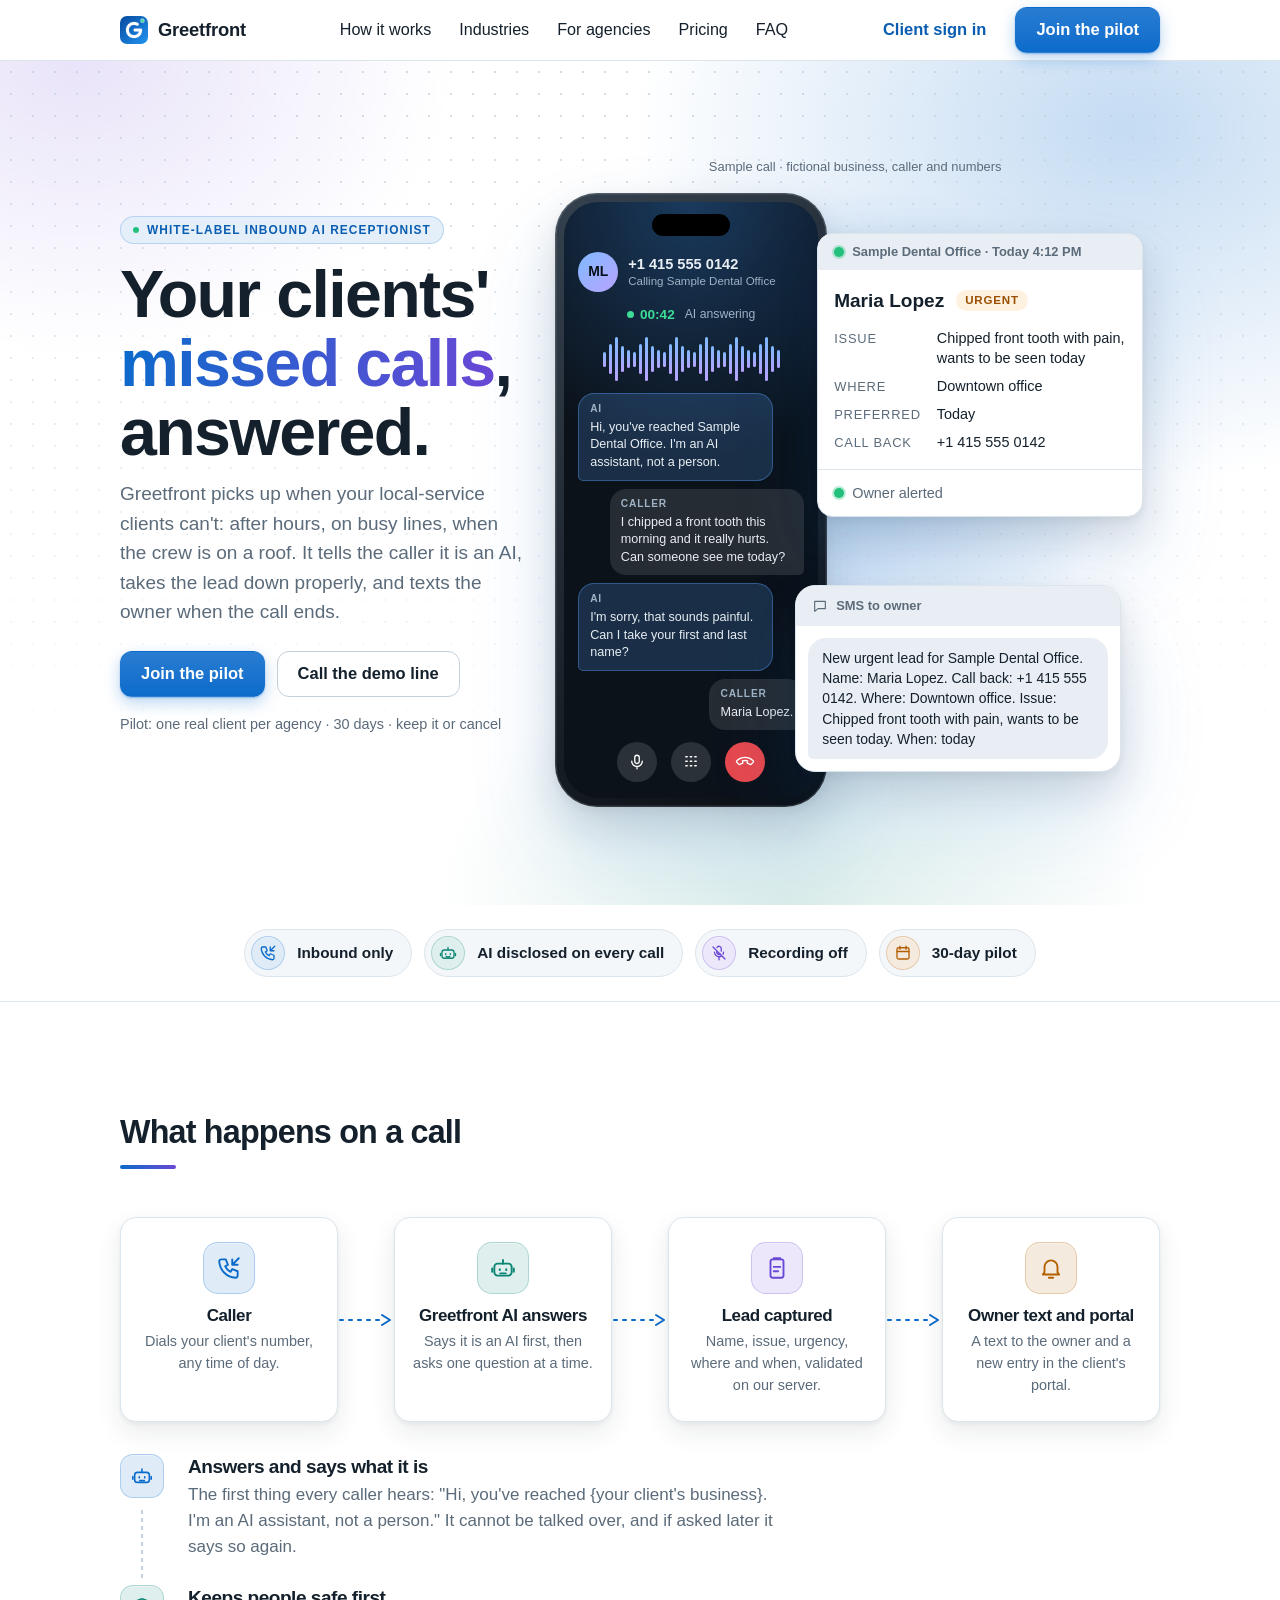
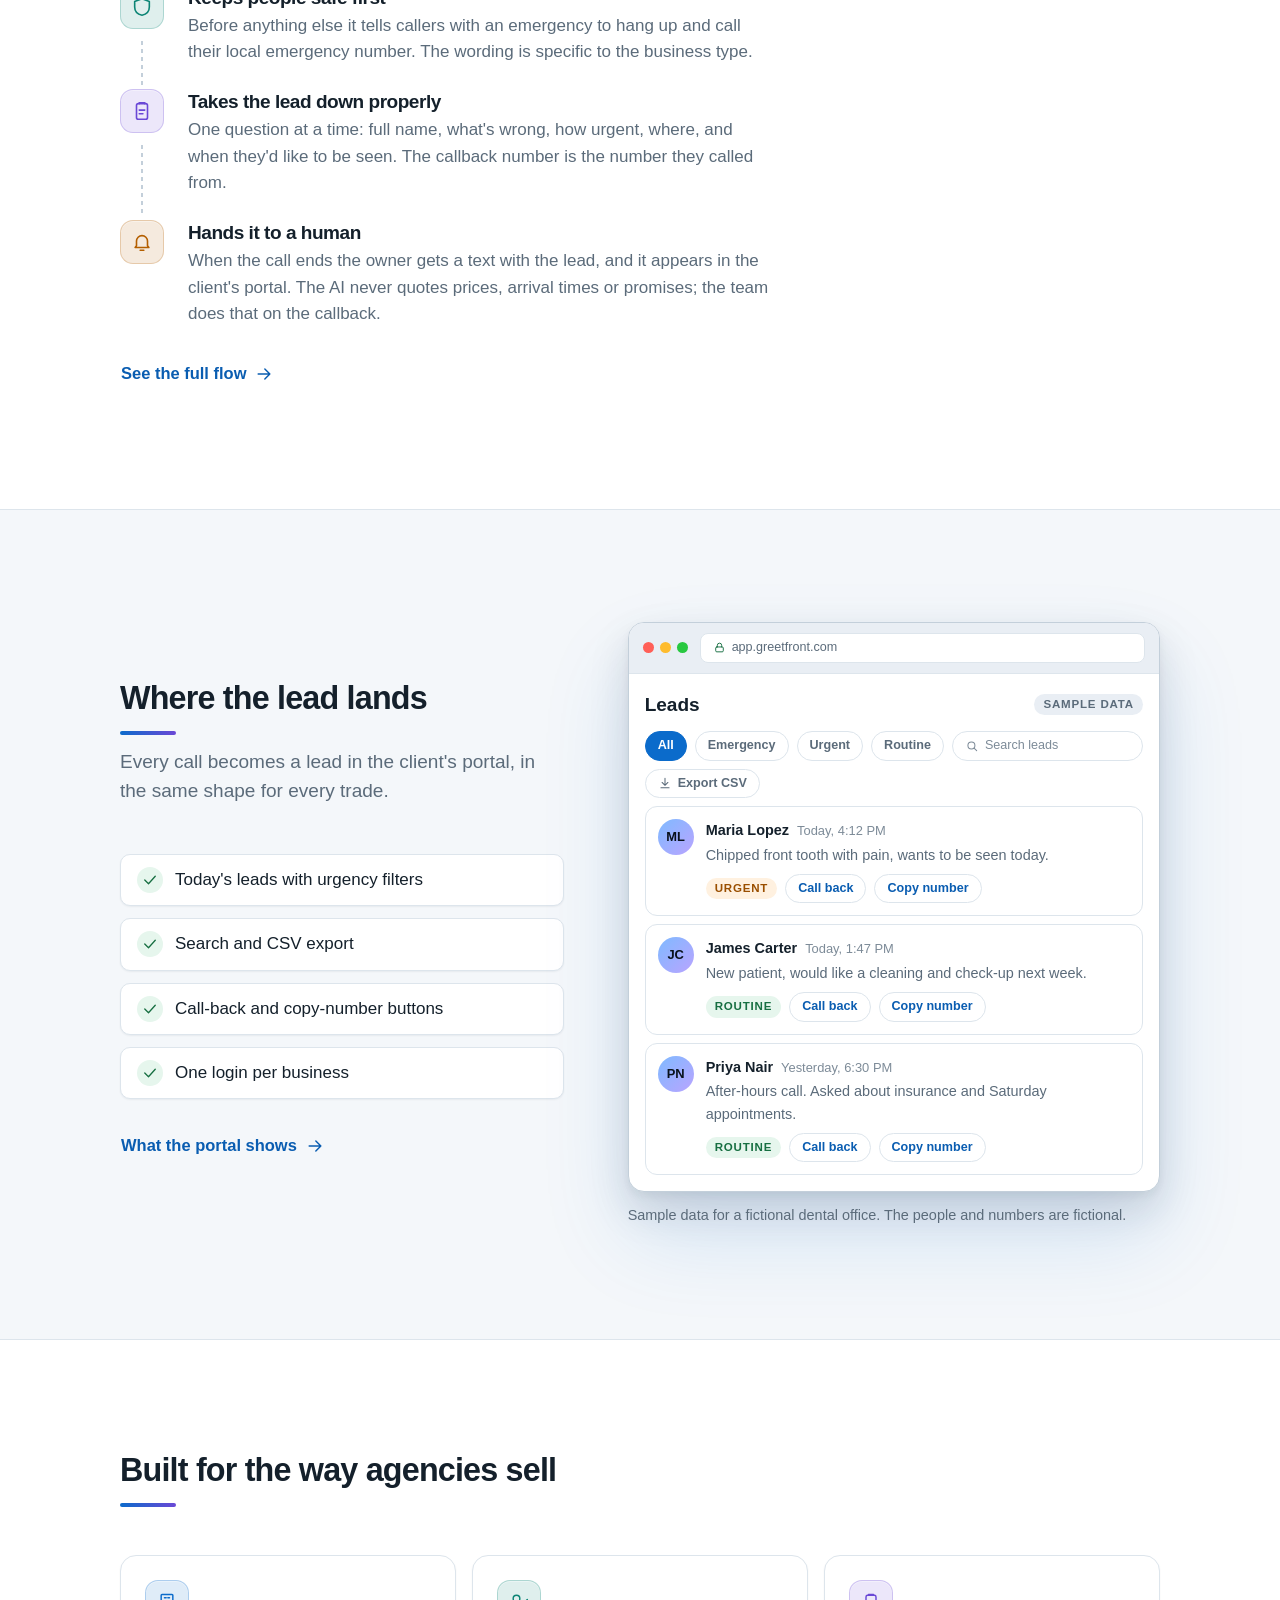
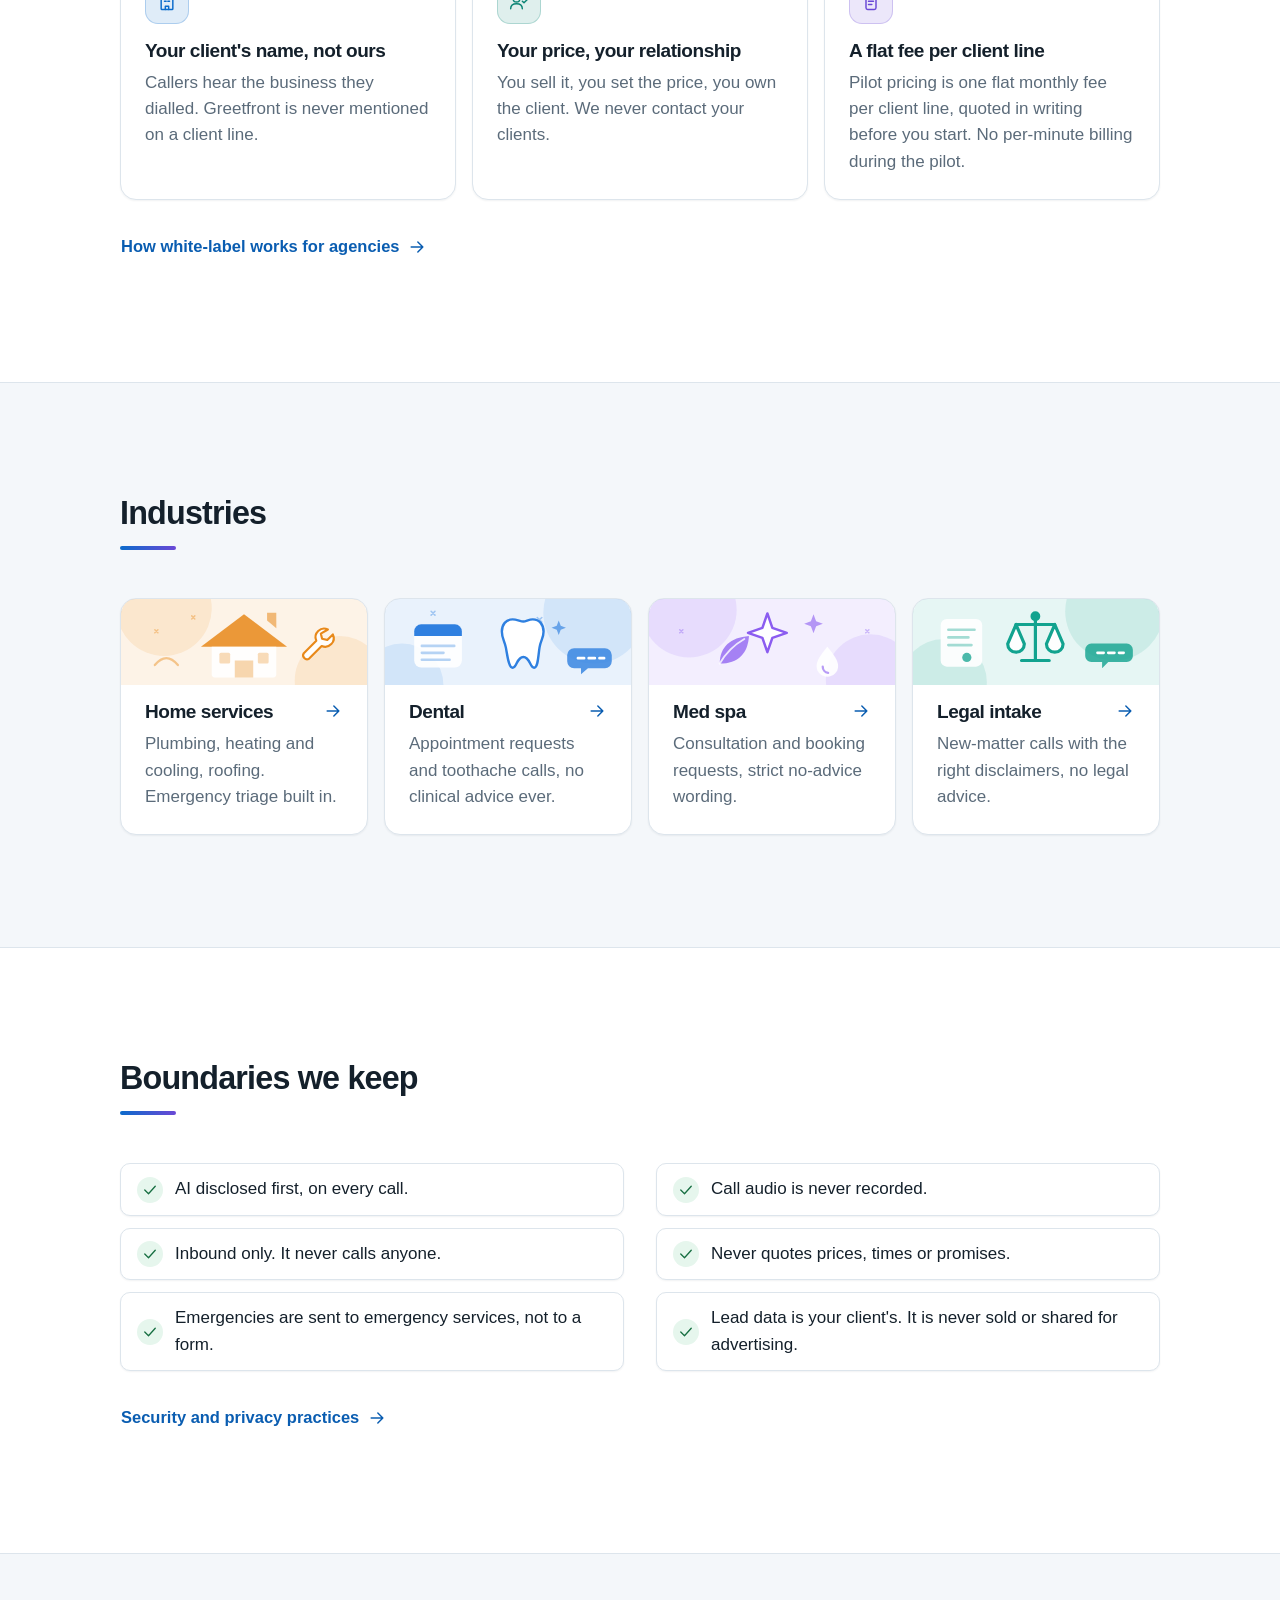
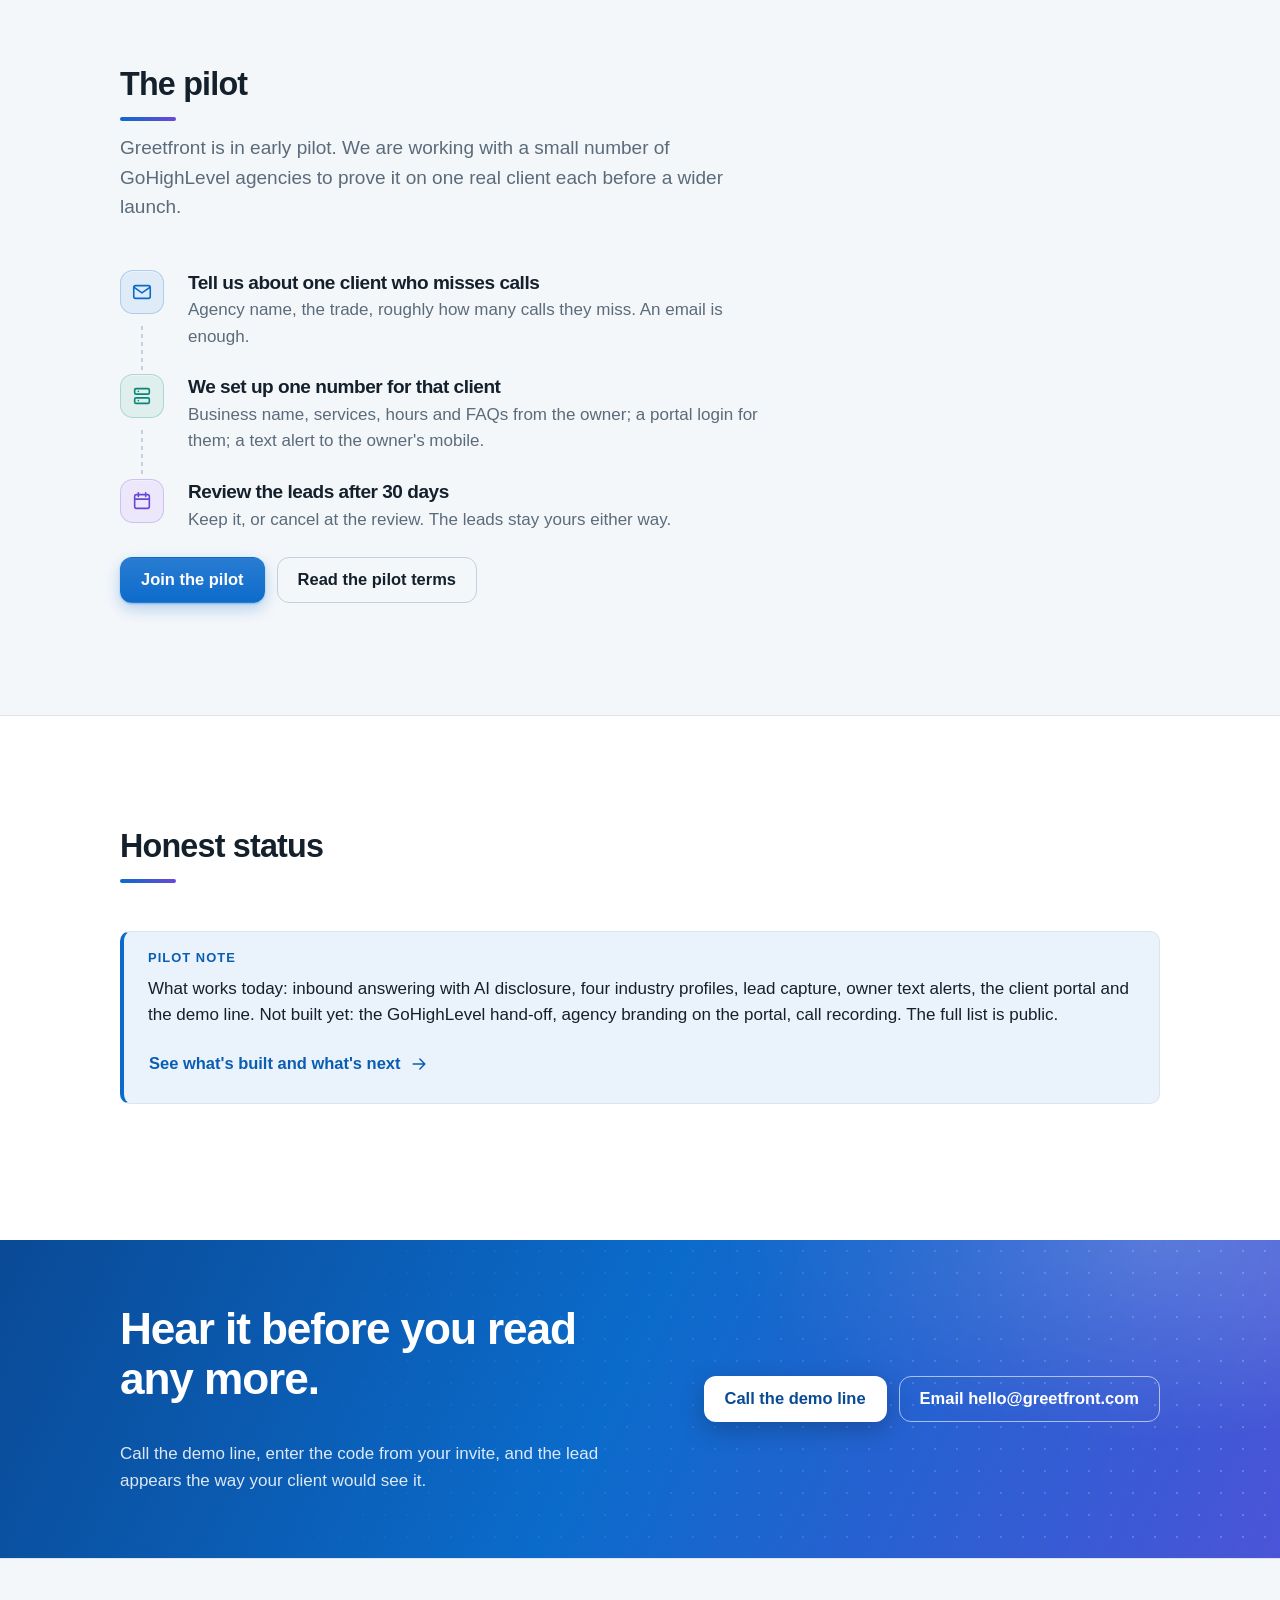
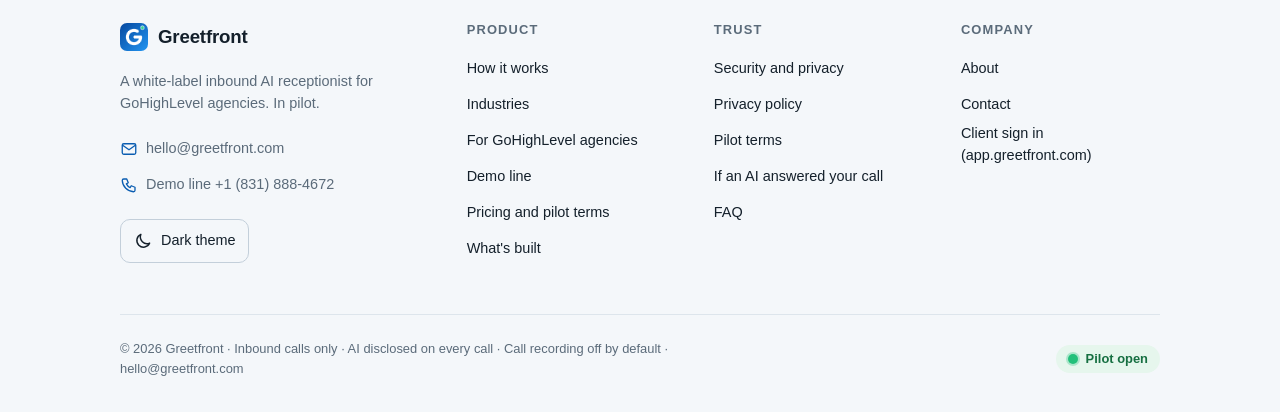
==== commit 38323133: "Update landing page" ====
--- a/index.html
+++ b/index.html
@@ -9,11 +9,11 @@
 <link rel="canonical" href="https://greetfront.com/">
 <meta name="theme-color" media="(prefers-color-scheme: light)" content="#ffffff">
 <meta name="theme-color" media="(prefers-color-scheme: dark)" content="#0e141a">
-<link rel="icon" href="/logo.png" type="image/png"><link rel="apple-touch-icon" href="/logo.png">
+<link rel="icon" href="/favicon.svg" type="image/svg+xml"><link rel="icon" href="/logo.png" type="image/png" sizes="600x600"><link rel="apple-touch-icon" href="/logo.png">
 <meta property="og:type" content="website"><meta property="og:site_name" content="Greetfront">
 <meta property="og:title" content="Greetfront · White-label inbound AI receptionist"><meta property="og:description" content="Greetfront answers your local-service clients&#x27; calls, says it is an AI, takes the lead and texts the owner. White-label for GoHighLevel agencies. Pilot open.">
-<meta property="og:url" content="https://greetfront.com/"><meta property="og:image" content="https://greetfront.com/logo.png">
-<meta name="twitter:card" content="summary">
+<meta property="og:url" content="https://greetfront.com/"><meta property="og:image" content="https://greetfront.com/og.png"><meta property="og:image:width" content="1200"><meta property="og:image:height" content="630"><meta property="og:image:alt" content="Greetfront: your clients' missed calls, answered. Inbound AI receptionist, AI disclosed on every call.">
+<meta name="twitter:card" content="summary_large_image"><meta name="twitter:image" content="https://greetfront.com/og.png">
 <script src="/theme.js"></script>
 <link rel="stylesheet" href="/styles.css">
 <script type="application/ld+json">{"@context":"https://schema.org","@graph":[{"@type":"Organization","@id":"https://greetfront.com/#org","name":"Greetfront","url":"https://greetfront.com/","logo":"https://greetfront.com/logo.png","email":"hello@greetfront.com","description":"White-label inbound AI receptionist for GoHighLevel agencies serving local-service businesses. In pilot."},{"@type":"WebSite","@id":"https://greetfront.com/#site","url":"https://greetfront.com/","name":"Greetfront","publisher":{"@id":"https://greetfront.com/#org"}},{"@type":"SoftwareApplication","name":"Greetfront","applicationCategory":"BusinessApplication","operatingSystem":"Web","url":"https://greetfront.com/","publisher":{"@id":"https://greetfront.com/#org"},"description":"Inbound AI receptionist that discloses it is an AI, captures the lead and texts the business owner."}]}</script>
@@ -21,10 +21,16 @@
 <body>
 <a class="skip-link" href="#main">Skip to content</a>
 <header class="nav"><div class="wrap"><div class="nav__bar"><a class="brand" href="/"><img src="/logo.png" width="28" height="28" alt="">Greetfront</a><nav class="nav__links" aria-label="Main"><a href="/how-it-works.html">How it works</a><a href="/industries.html">Industries</a><a href="/agencies.html">For agencies</a><a href="/pricing.html">Pricing</a><a href="/faq.html">FAQ</a></nav><div class="nav__cta"><a class="btn btn--ghost" href="https://app.greetfront.com/" rel="noopener">Client sign in</a><a class="btn btn--primary" href="mailto:hello@greetfront.com?subject=Greetfront%20pilot%20(home)&amp;body=Agency%20name%3A%0AClients%20who%20miss%20calls%3A%0ATrades%3A%0A">Join the pilot</a></div><button type="button" class="nav__toggle" aria-controls="nav-panel" aria-expanded="false" aria-label="Open menu"><svg class="i i-menu" viewBox="0 0 24 24" width="20" height="20" fill="none" stroke="currentColor" stroke-width="1.75" stroke-linecap="round" stroke-linejoin="round" aria-hidden="true"><path d="M4 7h16M4 12h16M4 17h16"/></svg><svg class="i i-x" viewBox="0 0 24 24" width="20" height="20" fill="none" stroke="currentColor" stroke-width="1.75" stroke-linecap="round" stroke-linejoin="round" aria-hidden="true"><path d="M6 6l12 12M18 6L6 18"/></svg></button></div></div><div class="nav__panel" id="nav-panel"><div class="wrap"><ul><li><a class="nav__item" href="/how-it-works.html">How it works</a></li><li><a class="nav__item" href="/industries.html">Industries</a></li><li><a class="nav__item" href="/agencies.html">For agencies</a></li><li><a class="nav__item" href="/pricing.html">Pricing</a></li><li><a class="nav__item" href="/faq.html">FAQ</a></li><li><a class="nav__item" href="/demo.html">Demo line</a></li><li><a class="nav__item" href="/security.html">Security</a></li><li><a class="nav__item" href="/about.html">About</a></li><li><a class="nav__item" href="/contact.html">Contact</a></li><li><a class="nav__item" href="https://app.greetfront.com/" rel="noopener">Client sign in</a></li></ul><div class="row-actions"><a class="btn btn--primary" href="mailto:hello@greetfront.com?subject=Greetfront%20pilot%20(home)&amp;body=Agency%20name%3A%0AClients%20who%20miss%20calls%3A%0ATrades%3A%0A">Join the pilot</a></div><button type="button" class="theme-toggle" aria-label="Switch to dark theme"><svg class="i i-moon" viewBox="0 0 24 24" width="20" height="20" fill="none" stroke="currentColor" stroke-width="1.75" stroke-linecap="round" stroke-linejoin="round" aria-hidden="true"><path d="M20 14.5A8 8 0 0 1 9.5 4 8 8 0 1 0 20 14.5z"/></svg><svg class="i i-sun" viewBox="0 0 24 24" width="20" height="20" fill="none" stroke="currentColor" stroke-width="1.75" stroke-linecap="round" stroke-linejoin="round" aria-hidden="true"><circle cx="12" cy="12" r="4"/><path d="M12 2v2M12 20v2M4.9 4.9l1.4 1.4M17.7 17.7l1.4 1.4M2 12h2M20 12h2M4.9 19.1l1.4-1.4M17.7 6.3l1.4-1.4"/></svg><span class="theme-toggle__text">Dark theme</span></button></div></div></header>
-<main id="main">
-<section class="hero"><div class="wrap"><div class="hero__grid"><div><p class="eyebrow">Inbound AI receptionist · White-label for GoHighLevel agencies · Pilot</p><h1>Your clients' missed calls, answered.</h1><p class="lead">Greetfront picks up when your local-service clients can't: after hours, on busy lines, when the crew is on a roof. It tells the caller it is an AI, takes the lead down properly, and texts the owner when the call ends.</p><div class="row-actions"><a class="btn btn--primary" href="mailto:hello@greetfront.com?subject=Greetfront%20pilot%20(home)&amp;body=Agency%20name%3A%0AClients%20who%20miss%20calls%3A%0ATrades%3A%0A">Join the pilot</a><a class="btn btn--secondary" href="/demo.html">Call the demo line</a></div><p class="hero__note">Pilot: one real client per agency · 30 days · keep it or cancel</p></div><div class="hero__strip"><p class="strip__caption">Sample call · fictional business, caller and numbers</p><div class="strip strip--static"><div class="strip__col strip__col--call"><p class="strip__label">1 On the call</p><div class="strip__panel strip__panel--call"><div class="call__bar"><span class="status-dot status-dot--off" aria-hidden="true"></span> Incoming call · 4:09 PM · Sample Dental Office</div><div class="call__line call__line--ai"><span class="call__who">AI</span>Hi, you've reached Sample Dental Office. I'm an AI assistant, not a person. If this is a medical emergency, please hang up and call your local emergency number now. Otherwise, tell me what you need and I'll take your details so the office can call you back.</div><div class="call__line call__line--caller"><span class="call__who">Caller</span>I chipped a front tooth this morning and it really hurts. Can someone see me today?</div><div class="call__line call__line--ai"><span class="call__who">AI</span>I'm sorry, that sounds painful. Can I take your first and last name?</div><div class="call__line call__line--caller"><span class="call__who">Caller</span>Maria Lopez.</div><div class="call__line call__line--ai"><span class="call__who">AI</span>Thanks, Maria. Which office is closest to you, or which city are you in?</div><div class="call__line call__line--caller"><span class="call__who">Caller</span>The downtown one.</div><div class="call__line call__line--ai"><span class="call__who">AI</span>Got it. I've noted a chipped front tooth with pain, urgent, downtown office, today if possible. The office will call you back at this number shortly. Goodbye.</div></div></div><div class="strip__col"><p class="strip__label">2 The lead</p><div class="strip__panel"><div class="lead-card"><div class="lead-card__head"><span class="status-dot status-dot--off" aria-hidden="true"></span> Sample Dental Office · Today 4:12 PM</div><div class="lead-card__body"><div class="lead-card__name"><span>Maria Lopez</span><span class="pill pill--urgent">Urgent</span></div><dl><dt>Issue</dt><dd>Chipped front tooth with pain, wants to be seen today</dd><dt>Where</dt><dd>Downtown office</dd><dt>Preferred</dt><dd>Today</dd><dt>Call back</dt><dd>+1 415 555 0142</dd></dl></div><div class="lead-card__foot"><span class="status-dot" aria-hidden="true"></span> Owner alerted</div></div></div></div><div class="strip__col"><p class="strip__label">3 The owner's text</p><div class="strip__panel strip__panel--last"><div class="sms"><div class="sms__head"><span class="status-dot status-dot--off" aria-hidden="true"></span> SMS to owner</div><div class="sms__body">New urgent lead for Sample Dental Office. Name: Maria Lopez. Call back: +1 415 555 0142. Where: Downtown office. Issue: Chipped front tooth with pain, wants to be seen today. When: today</div></div></div></div></div></div></div></div></section><section class="section"><div class="wrap"><div class="section__head"><p class="eyebrow">01 – Procedure</p><h2>What happens on a call</h2></div><ol class="steps"><li><h3>Answers and says what it is</h3><p>The first thing every caller hears: "Hi, you've reached {your client's business}. I'm an AI assistant, not a person." It cannot be talked over, and if asked later it says so again.</p></li><li><h3>Keeps people safe first</h3><p>Before anything else it tells callers with an emergency to hang up and call their local emergency number. The wording is specific to the business type.</p></li><li><h3>Takes the lead down properly</h3><p>One question at a time: full name, what's wrong, how urgent, where, and when they'd like to be seen. The callback number is the number they called from.</p></li><li><h3>Hands it to a human</h3><p>When the call ends the owner gets a text with the lead, and it appears in the client's portal. The AI never quotes prices, arrival times or promises; the team does that on the callback.</p></li></ol><div class="row-actions"><a class="btn btn--ghost" href="/how-it-works.html">See the full flow<svg class="btn__icon i-arrow" viewBox="0 0 24 24" width="20" height="20" fill="none" stroke="currentColor" stroke-width="1.75" stroke-linecap="round" stroke-linejoin="round" aria-hidden="true"><path d="M5 12h14M13 6l6 6-6 6"/></svg></a></div></div></section><section class="section"><div class="wrap"><div class="section__head"><p class="eyebrow">02 – Agencies</p><h2>Built for the way agencies sell</h2></div><div class="grid grid--3"><div class="card"><div class="card__icon"><svg class="i i-building" viewBox="0 0 24 24" width="20" height="20" fill="none" stroke="currentColor" stroke-width="1.75" stroke-linecap="round" stroke-linejoin="round" aria-hidden="true"><rect x="5" y="3" width="14" height="18" rx="1"/><path d="M9 7h2M13 7h2M9 11h2M13 11h2M10 21v-4h4v4"/></svg></div><h3>Your client's name, not ours</h3><p>Callers hear the business they dialled. Greetfront is never mentioned on a client line.</p></div><div class="card"><div class="card__icon"><svg class="i i-user-check" viewBox="0 0 24 24" width="20" height="20" fill="none" stroke="currentColor" stroke-width="1.75" stroke-linecap="round" stroke-linejoin="round" aria-hidden="true"><circle cx="9" cy="8" r="4"/><path d="M2 20c0-4 3-6 7-6s7 2 7 6M16 11l2 2 4-4"/></svg></div><h3>Your price, your relationship</h3><p>You sell it, you set the price, you own the client. We never contact your clients.</p></div><div class="card"><div class="card__icon"><svg class="i i-clipboard" viewBox="0 0 24 24" width="20" height="20" fill="none" stroke="currentColor" stroke-width="1.75" stroke-linecap="round" stroke-linejoin="round" aria-hidden="true"><rect x="6" y="4" width="12" height="17" rx="2"/><path d="M9 4V3h6v1M9 11h6M9 15h4"/></svg></div><h3>A flat fee per client line</h3><p>Pilot pricing is one flat monthly fee per client line, quoted in writing before you start. No per-minute billing during the pilot.</p></div></div><div class="row-actions"><a class="btn btn--ghost" href="/agencies.html">How white-label works for agencies<svg class="btn__icon i-arrow" viewBox="0 0 24 24" width="20" height="20" fill="none" stroke="currentColor" stroke-width="1.75" stroke-linecap="round" stroke-linejoin="round" aria-hidden="true"><path d="M5 12h14M13 6l6 6-6 6"/></svg></a></div></div></section><section class="section"><div class="wrap"><div class="section__head"><p class="eyebrow">03 – Industries</p><h2>Industries</h2></div><div class="grid grid--4"><a class="card tile-link" href="/industries.html#home-services"><h3>Home services<svg class="i i-arrow" viewBox="0 0 24 24" width="20" height="20" fill="none" stroke="currentColor" stroke-width="1.75" stroke-linecap="round" stroke-linejoin="round" aria-hidden="true"><path d="M5 12h14M13 6l6 6-6 6"/></svg></h3><p>Plumbing, heating and cooling, roofing. Emergency triage built in.</p></a><a class="card tile-link" href="/industries.html#dental"><h3>Dental<svg class="i i-arrow" viewBox="0 0 24 24" width="20" height="20" fill="none" stroke="currentColor" stroke-width="1.75" stroke-linecap="round" stroke-linejoin="round" aria-hidden="true"><path d="M5 12h14M13 6l6 6-6 6"/></svg></h3><p>Appointment requests and toothache calls, no clinical advice ever.</p></a><a class="card tile-link" href="/industries.html#med-spa"><h3>Med spa<svg class="i i-arrow" viewBox="0 0 24 24" width="20" height="20" fill="none" stroke="currentColor" stroke-width="1.75" stroke-linecap="round" stroke-linejoin="round" aria-hidden="true"><path d="M5 12h14M13 6l6 6-6 6"/></svg></h3><p>Consultation and booking requests, strict no-advice wording.</p></a><a class="card tile-link" href="/industries.html#legal-intake"><h3>Legal intake<svg class="i i-arrow" viewBox="0 0 24 24" width="20" height="20" fill="none" stroke="currentColor" stroke-width="1.75" stroke-linecap="round" stroke-linejoin="round" aria-hidden="true"><path d="M5 12h14M13 6l6 6-6 6"/></svg></h3><p>New-matter calls with the right disclaimers, no legal advice.</p></a></div></div></section><section class="section"><div class="wrap"><div class="section__head"><p class="eyebrow">04 – Boundaries</p><h2>Boundaries we keep</h2></div><ul class="checks"><li><svg class="i i-check" viewBox="0 0 24 24" width="20" height="20" fill="none" stroke="currentColor" stroke-width="1.75" stroke-linecap="round" stroke-linejoin="round" aria-hidden="true"><path d="M5 12l5 5 9-10"/></svg><span>AI disclosed first, on every call.</span></li><li><svg class="i i-check" viewBox="0 0 24 24" width="20" height="20" fill="none" stroke="currentColor" stroke-width="1.75" stroke-linecap="round" stroke-linejoin="round" aria-hidden="true"><path d="M5 12l5 5 9-10"/></svg><span>Call audio is never recorded.</span></li><li><svg class="i i-check" viewBox="0 0 24 24" width="20" height="20" fill="none" stroke="currentColor" stroke-width="1.75" stroke-linecap="round" stroke-linejoin="round" aria-hidden="true"><path d="M5 12l5 5 9-10"/></svg><span>Inbound only. It never calls anyone.</span></li><li><svg class="i i-check" viewBox="0 0 24 24" width="20" height="20" fill="none" stroke="currentColor" stroke-width="1.75" stroke-linecap="round" stroke-linejoin="round" aria-hidden="true"><path d="M5 12l5 5 9-10"/></svg><span>Never quotes prices, times or promises.</span></li><li><svg class="i i-check" viewBox="0 0 24 24" width="20" height="20" fill="none" stroke="currentColor" stroke-width="1.75" stroke-linecap="round" stroke-linejoin="round" aria-hidden="true"><path d="M5 12l5 5 9-10"/></svg><span>Emergencies are sent to emergency services, not to a form.</span></li><li><svg class="i i-check" viewBox="0 0 24 24" width="20" height="20" fill="none" stroke="currentColor" stroke-width="1.75" stroke-linecap="round" stroke-linejoin="round" aria-hidden="true"><path d="M5 12l5 5 9-10"/></svg><span>Lead data is your client's. It is never sold or shared for advertising.</span></li></ul><div class="row-actions"><a class="btn btn--ghost" href="/security.html">Security and privacy practices<svg class="btn__icon i-arrow" viewBox="0 0 24 24" width="20" height="20" fill="none" stroke="currentColor" stroke-width="1.75" stroke-linecap="round" stroke-linejoin="round" aria-hidden="true"><path d="M5 12h14M13 6l6 6-6 6"/></svg></a></div></div></section><section class="section"><div class="wrap"><div class="section__head"><p class="eyebrow">05 – Pilot</p><h2>The pilot</h2><p class="section__lead">Greetfront is in early pilot. We are working with a small number of GoHighLevel agencies to prove it on one real client each before a wider launch.</p></div><ol class="steps"><li><h3>Tell us about one client who misses calls</h3><p>Agency name, the trade, roughly how many calls they miss. An email is enough.</p></li><li><h3>We set up one number for that client</h3><p>Business name, services, hours and FAQs from the owner; a portal login for them; a text alert to the owner's mobile.</p></li><li><h3>Review the leads after 30 days</h3><p>Keep it, or cancel at the review. The leads stay yours either way.</p></li></ol><div class="row-actions"><a class="btn btn--primary" href="mailto:hello@greetfront.com?subject=Greetfront%20pilot%20(home)&amp;body=Agency%20name%3A%0AClients%20who%20miss%20calls%3A%0ATrades%3A%0A">Join the pilot</a><a class="btn btn--secondary" href="/pricing.html">Read the pilot terms</a></div></div></section><section class="section"><div class="wrap"><div class="section__head"><p class="eyebrow">06 – Status</p><h2>Honest status</h2></div><div class="notice"><span class="notice__label">Pilot note</span><p>What works today: inbound answering with AI disclosure, four industry profiles, lead capture, owner text alerts, the client portal and the demo line. Not built yet: the GoHighLevel hand-off, agency branding on the portal, call recording. The full list is public.</p><div class="row-actions"><a class="btn btn--ghost" href="/roadmap.html">See what's built and what's next<svg class="btn__icon i-arrow" viewBox="0 0 24 24" width="20" height="20" fill="none" stroke="currentColor" stroke-width="1.75" stroke-linecap="round" stroke-linejoin="round" aria-hidden="true"><path d="M5 12h14M13 6l6 6-6 6"/></svg></a></div></div></div></section><section class="section section--tint"><div class="wrap"><div class="cta"><h2>Hear it before you read any more.</h2><p>Call the demo line, enter the code from your invite, and the lead appears the way your client would see it.</p><div class="row-actions"><a class="btn btn--primary" href="/demo.html">Call the demo line</a><a class="btn btn--secondary" href="mailto:hello@greetfront.com?subject=Greetfront%20pilot%20(home)&amp;body=Agency%20name%3A%0AClients%20who%20miss%20calls%3A%0ATrades%3A%0A">Email hello@greetfront.com</a></div></div></div></section>
-</main>
-<footer class="footer"><div class="wrap"><div class="footer__grid"><div><h2>Product</h2><ul><li><a href="/how-it-works.html">How it works</a></li><li><a href="/industries.html">Industries</a></li><li><a href="/agencies.html">For GoHighLevel agencies</a></li><li><a href="/demo.html">Demo line</a></li><li><a href="/pricing.html">Pricing and pilot terms</a></li><li><a href="/roadmap.html">What's built</a></li></ul></div><div><h2>Trust</h2><ul><li><a href="/security.html">Security and privacy</a></li><li><a href="/privacy.html">Privacy policy</a></li><li><a href="/terms.html">Pilot terms</a></li><li><a href="/ai-disclosure.html">If an AI answered your call</a></li><li><a href="/faq.html">FAQ</a></li></ul></div><div><h2>Company</h2><ul><li><a href="/about.html">About</a></li><li><a href="/contact.html">Contact</a></li><li><a href="https://app.greetfront.com/">Client sign in (app.greetfront.com)</a></li></ul></div><div><a class="brand" href="/"><img src="/logo.png" width="22" height="22" alt="">Greetfront</a><p class="footer__tag">A white-label inbound AI receptionist for GoHighLevel agencies. In pilot.</p><button type="button" class="theme-toggle" aria-label="Switch to dark theme"><svg class="i i-moon" viewBox="0 0 24 24" width="20" height="20" fill="none" stroke="currentColor" stroke-width="1.75" stroke-linecap="round" stroke-linejoin="round" aria-hidden="true"><path d="M20 14.5A8 8 0 0 1 9.5 4 8 8 0 1 0 20 14.5z"/></svg><svg class="i i-sun" viewBox="0 0 24 24" width="20" height="20" fill="none" stroke="currentColor" stroke-width="1.75" stroke-linecap="round" stroke-linejoin="round" aria-hidden="true"><circle cx="12" cy="12" r="4"/><path d="M12 2v2M12 20v2M4.9 4.9l1.4 1.4M17.7 17.7l1.4 1.4M2 12h2M20 12h2M4.9 19.1l1.4-1.4M17.7 6.3l1.4-1.4"/></svg><span class="theme-toggle__text">Dark theme</span></button></div></div><p class="footer__legal">© 2026 Greetfront · Inbound calls only · AI disclosed on every call · Call recording off by default · hello@greetfront.com</p></div></footer>
+<main id="main"><section class="hero"><div class="wrap"><div class="hero__grid"><div><p class="eyebrow">White-label inbound AI receptionist</p><h1>Your clients' <span class="grad">missed calls</span>, answered.</h1><p class="lead">Greetfront picks up when your local-service clients can't: after hours, on busy lines, when the crew is on a roof. It tells the caller it is an AI, takes the lead down properly, and texts the owner when the call ends.</p><div class="row-actions"><a class="btn btn--primary" href="mailto:hello@greetfront.com?subject=Greetfront%20pilot%20(home)&amp;body=Agency%20name%3A%0AClients%20who%20miss%20calls%3A%0ATrades%3A%0A">Join the pilot</a><a class="btn btn--secondary" href="/demo.html">Call the demo line</a></div><p class="hero__note">Pilot: one real client per agency · 30 days · keep it or cancel</p></div><div class="hero__visual"><p class="vis-cap">Sample call · fictional business, caller and numbers</p><div class="stage"><div class="phone"><div class="phone__screen"><span class="phone__island" aria-hidden="true"></span><div class="phone__id"><span class="avatar" aria-hidden="true">ML</span><div><b>+1 415 555 0142</b><small>Calling Sample Dental Office</small></div></div><div class="phone__live"><span class="phone__time" data-tick="42">00:42</span><span>AI answering</span></div><div class="wave" aria-hidden="true"><i></i><i></i><i></i><i></i><i></i><i></i><i></i><i></i><i></i><i></i><i></i><i></i><i></i><i></i><i></i><i></i><i></i><i></i><i></i><i></i><i></i><i></i><i></i><i></i><i></i><i></i><i></i><i></i><i></i><i></i></div><div class="bubbles"><div class="bub bub--ai"><small>AI</small>Hi, you've reached Sample Dental Office. I'm an AI assistant, not a person.</div><div class="bub bub--caller"><small>Caller</small>I chipped a front tooth this morning and it really hurts. Can someone see me today?</div><div class="bub bub--ai"><small>AI</small>I'm sorry, that sounds painful. Can I take your first and last name?</div><div class="bub bub--caller"><small>Caller</small>Maria Lopez.</div></div><div class="phone__ctl" aria-hidden="true"><span class="ctl"><svg class="i" aria-hidden="true"><use href="/icons.svg#mic"/></svg></span><span class="ctl"><svg class="i" aria-hidden="true"><use href="/icons.svg#grid"/></svg></span><span class="ctl ctl--end"><svg class="i" aria-hidden="true"><use href="/icons.svg#phone"/></svg></span></div></div></div><div class="float float--lead"><div class="lead-card"><div class="lead-card__head"><span class="status-dot" aria-hidden="true"></span> Sample Dental Office · Today 4:12 PM</div><div class="lead-card__body"><div class="lead-card__name"><span>Maria Lopez</span><span class="pill pill--urgent">Urgent</span></div><dl><dt>Issue</dt><dd>Chipped front tooth with pain, wants to be seen today</dd><dt>Where</dt><dd>Downtown office</dd><dt>Preferred</dt><dd>Today</dd><dt>Call back</dt><dd>+1 415 555 0142</dd></dl></div><div class="lead-card__foot"><span class="status-dot" aria-hidden="true"></span> Owner alerted</div></div></div><div class="float float--sms"><div class="sms"><div class="sms__head"><svg class="i" aria-hidden="true"><use href="/icons.svg#message"/></svg> SMS to owner</div><div class="sms__body">New urgent lead for Sample Dental Office. Name: Maria Lopez. Call back: +1 415 555 0142. Where: Downtown office. Issue: Chipped front tooth with pain, wants to be seen today. When: today</div></div></div></div></div></div></div></section>
+<section class="proof" aria-label="What is true on every line"><div class="wrap"><ul><li><span class="badge"><svg class="i" aria-hidden="true"><use href="/icons.svg#phone-in"/></svg></span>Inbound only</li><li><span class="badge badge--2"><svg class="i" aria-hidden="true"><use href="/icons.svg#bot"/></svg></span>AI disclosed on every call</li><li><span class="badge badge--3"><svg class="i" aria-hidden="true"><use href="/icons.svg#mic-off"/></svg></span>Recording off</li><li><span class="badge badge--4"><svg class="i" aria-hidden="true"><use href="/icons.svg#calendar"/></svg></span>30-day pilot</li></ul></div></section>
+<section class="section"><div class="wrap"><div class="section__head"><h2>What happens on a call</h2></div><div class="flow" role="group" aria-label="Call flow: caller, AI answers, lead captured, owner text and portal"><div class="flow__node"><span class="badge badge--lg"><svg class="i" aria-hidden="true"><use href="/icons.svg#phone-in"/></svg></span><h3>Caller</h3><p>Dials your client's number, any time of day.</p></div><svg class="flow__link" viewBox="0 0 56 14" aria-hidden="true"><path class="dash" d="M2 7h44"/><path d="M44 2l8 5-8 5"/></svg><div class="flow__node"><span class="badge badge--lg badge--2"><svg class="i" aria-hidden="true"><use href="/icons.svg#bot"/></svg></span><h3>Greetfront AI answers</h3><p>Says it is an AI first, then asks one question at a time.</p></div><svg class="flow__link" viewBox="0 0 56 14" aria-hidden="true"><path class="dash" d="M2 7h44"/><path d="M44 2l8 5-8 5"/></svg><div class="flow__node"><span class="badge badge--lg badge--3"><svg class="i" aria-hidden="true"><use href="/icons.svg#clipboard"/></svg></span><h3>Lead captured</h3><p>Name, issue, urgency, where and when, validated on our server.</p></div><svg class="flow__link" viewBox="0 0 56 14" aria-hidden="true"><path class="dash" d="M2 7h44"/><path d="M44 2l8 5-8 5"/></svg><div class="flow__node"><span class="badge badge--lg badge--4"><svg class="i" aria-hidden="true"><use href="/icons.svg#bell"/></svg></span><h3>Owner text and portal</h3><p>A text to the owner and a new entry in the client's portal.</p></div></div><div class="mt-6"></div><ol class="steps steps--icons"><li><span class="badge"><svg class="i" aria-hidden="true"><use href="/icons.svg#bot"/></svg></span><h3>Answers and says what it is</h3><p>The first thing every caller hears: "Hi, you've reached {your client's business}. I'm an AI assistant, not a person." It cannot be talked over, and if asked later it says so again.</p></li><li><span class="badge badge--2"><svg class="i" aria-hidden="true"><use href="/icons.svg#shield"/></svg></span><h3>Keeps people safe first</h3><p>Before anything else it tells callers with an emergency to hang up and call their local emergency number. The wording is specific to the business type.</p></li><li><span class="badge badge--3"><svg class="i" aria-hidden="true"><use href="/icons.svg#clipboard"/></svg></span><h3>Takes the lead down properly</h3><p>One question at a time: full name, what's wrong, how urgent, where, and when they'd like to be seen. The callback number is the number they called from.</p></li><li><span class="badge badge--4"><svg class="i" aria-hidden="true"><use href="/icons.svg#bell"/></svg></span><h3>Hands it to a human</h3><p>When the call ends the owner gets a text with the lead, and it appears in the client's portal. The AI never quotes prices, arrival times or promises; the team does that on the callback.</p></li></ol><div class="row-actions"><a class="btn btn--ghost" href="/how-it-works.html">See the full flow<svg class="i btn__icon i-arrow" aria-hidden="true"><use href="/icons.svg#arrow"/></svg></a></div></div></section>
+<section class="section section--alt"><div class="wrap"><div class="split"><div><div class="section__head"><h2>Where the lead lands</h2><p class="section__lead">Every call becomes a lead in the client's portal, in the same shape for every trade.</p></div><ul class="checks"><li><svg class="i" aria-hidden="true"><use href="/icons.svg#check"/></svg><span>Today's leads with urgency filters</span></li><li><svg class="i" aria-hidden="true"><use href="/icons.svg#check"/></svg><span>Search and CSV export</span></li><li><svg class="i" aria-hidden="true"><use href="/icons.svg#check"/></svg><span>Call-back and copy-number buttons</span></li><li><svg class="i" aria-hidden="true"><use href="/icons.svg#check"/></svg><span>One login per business</span></li></ul><div class="row-actions"><a class="btn btn--ghost" href="/demo.html#portal">What the portal shows<svg class="i btn__icon i-arrow" aria-hidden="true"><use href="/icons.svg#arrow"/></svg></a></div></div><div><div class="browser" role="group" aria-label="Sample leads dashboard, sample data"><div class="browser__bar"><span class="dots" aria-hidden="true"><i></i><i></i><i></i></span><span class="browser__url"><svg class="i" aria-hidden="true"><use href="/icons.svg#lock"/></svg>app.greetfront.com</span></div><div class="pm"><div class="pm__top"><span class="pm__title">Leads</span><span class="pill pill--neutral">Sample data</span></div><div class="pm__tools"><span class="chip chip--on">All</span><span class="chip">Emergency</span><span class="chip">Urgent</span><span class="chip">Routine</span><span class="chip chip--grow"><svg class="i" aria-hidden="true"><use href="/icons.svg#search"/></svg>Search leads</span><span class="chip"><svg class="i" aria-hidden="true"><use href="/icons.svg#download"/></svg>Export CSV</span></div><div class="pm__row"><span class="avatar" aria-hidden="true">ML</span><div class="pm__main"><b>Maria Lopez</b><span class="when">Today, 4:12 PM</span><p>Chipped front tooth with pain, wants to be seen today.</p><div class="pm__acts"><span class="pill pill--urgent">Urgent</span><span class="chip">Call back</span><span class="chip">Copy number</span></div></div></div><div class="pm__row"><span class="avatar" aria-hidden="true">JC</span><div class="pm__main"><b>James Carter</b><span class="when">Today, 1:47 PM</span><p>New patient, would like a cleaning and check-up next week.</p><div class="pm__acts"><span class="pill pill--routine">Routine</span><span class="chip">Call back</span><span class="chip">Copy number</span></div></div></div><div class="pm__row"><span class="avatar" aria-hidden="true">PN</span><div class="pm__main"><b>Priya Nair</b><span class="when">Yesterday, 6:30 PM</span><p>After-hours call. Asked about insurance and Saturday appointments.</p><div class="pm__acts"><span class="pill pill--routine">Routine</span><span class="chip">Call back</span><span class="chip">Copy number</span></div></div></div></div></div><p class="small muted mt-3">Sample data for a fictional dental office. The people and numbers are fictional.</p></div></div></div></section>
+<section class="section"><div class="wrap"><div class="section__head"><h2>Built for the way agencies sell</h2></div><div class="grid grid--3"><div class="card"><div class="card__icon"><svg class="i" aria-hidden="true"><use href="/icons.svg#building"/></svg></div><h3>Your client's name, not ours</h3><p>Callers hear the business they dialled. Greetfront is never mentioned on a client line.</p></div><div class="card"><div class="card__icon"><svg class="i" aria-hidden="true"><use href="/icons.svg#user-check"/></svg></div><h3>Your price, your relationship</h3><p>You sell it, you set the price, you own the client. We never contact your clients.</p></div><div class="card"><div class="card__icon"><svg class="i" aria-hidden="true"><use href="/icons.svg#clipboard"/></svg></div><h3>A flat fee per client line</h3><p>Pilot pricing is one flat monthly fee per client line, quoted in writing before you start. No per-minute billing during the pilot.</p></div></div><div class="row-actions"><a class="btn btn--ghost" href="/agencies.html">How white-label works for agencies<svg class="i btn__icon i-arrow" aria-hidden="true"><use href="/icons.svg#arrow"/></svg></a></div></div></section>
+<section class="section section--alt"><div class="wrap"><div class="section__head"><h2>Industries</h2></div><div class="grid grid--4"><a class="card card--flush tile-link" href="/industries.html#home-services"><svg class="art art--home" viewBox="0 0 320 112" aria-hidden="true"><use href="/icons.svg#art-home"/></svg><div class="card__body"><h3>Home services<svg class="i btn__icon i-arrow" aria-hidden="true"><use href="/icons.svg#arrow"/></svg></h3><p>Plumbing, heating and cooling, roofing. Emergency triage built in.</p></div></a><a class="card card--flush tile-link" href="/industries.html#dental"><svg class="art art--dental" viewBox="0 0 320 112" aria-hidden="true"><use href="/icons.svg#art-dental"/></svg><div class="card__body"><h3>Dental<svg class="i btn__icon i-arrow" aria-hidden="true"><use href="/icons.svg#arrow"/></svg></h3><p>Appointment requests and toothache calls, no clinical advice ever.</p></div></a><a class="card card--flush tile-link" href="/industries.html#med-spa"><svg class="art art--medspa" viewBox="0 0 320 112" aria-hidden="true"><use href="/icons.svg#art-medspa"/></svg><div class="card__body"><h3>Med spa<svg class="i btn__icon i-arrow" aria-hidden="true"><use href="/icons.svg#arrow"/></svg></h3><p>Consultation and booking requests, strict no-advice wording.</p></div></a><a class="card card--flush tile-link" href="/industries.html#legal-intake"><svg class="art art--legal" viewBox="0 0 320 112" aria-hidden="true"><use href="/icons.svg#art-legal"/></svg><div class="card__body"><h3>Legal intake<svg class="i btn__icon i-arrow" aria-hidden="true"><use href="/icons.svg#arrow"/></svg></h3><p>New-matter calls with the right disclaimers, no legal advice.</p></div></a></div></div></section>
+<section class="section"><div class="wrap"><div class="section__head"><h2>Boundaries we keep</h2></div><ul class="checks"><li><svg class="i i-check" aria-hidden="true"><use href="/icons.svg#check"/></svg><span>AI disclosed first, on every call.</span></li><li><svg class="i i-check" aria-hidden="true"><use href="/icons.svg#check"/></svg><span>Call audio is never recorded.</span></li><li><svg class="i i-check" aria-hidden="true"><use href="/icons.svg#check"/></svg><span>Inbound only. It never calls anyone.</span></li><li><svg class="i i-check" aria-hidden="true"><use href="/icons.svg#check"/></svg><span>Never quotes prices, times or promises.</span></li><li><svg class="i i-check" aria-hidden="true"><use href="/icons.svg#check"/></svg><span>Emergencies are sent to emergency services, not to a form.</span></li><li><svg class="i i-check" aria-hidden="true"><use href="/icons.svg#check"/></svg><span>Lead data is your client's. It is never sold or shared for advertising.</span></li></ul><div class="row-actions"><a class="btn btn--ghost" href="/security.html">Security and privacy practices<svg class="i btn__icon i-arrow" aria-hidden="true"><use href="/icons.svg#arrow"/></svg></a></div></div></section>
+<section class="section section--alt"><div class="wrap"><div class="section__head"><h2>The pilot</h2><p class="section__lead">Greetfront is in early pilot. We are working with a small number of GoHighLevel agencies to prove it on one real client each before a wider launch.</p></div><ol class="steps steps--icons"><li><span class="badge"><svg class="i" aria-hidden="true"><use href="/icons.svg#mail"/></svg></span><h3>Tell us about one client who misses calls</h3><p>Agency name, the trade, roughly how many calls they miss. An email is enough.</p></li><li><span class="badge badge--2"><svg class="i" aria-hidden="true"><use href="/icons.svg#server"/></svg></span><h3>We set up one number for that client</h3><p>Business name, services, hours and FAQs from the owner; a portal login for them; a text alert to the owner's mobile.</p></li><li><span class="badge badge--3"><svg class="i" aria-hidden="true"><use href="/icons.svg#calendar"/></svg></span><h3>Review the leads after 30 days</h3><p>Keep it, or cancel at the review. The leads stay yours either way.</p></li></ol><div class="row-actions"><a class="btn btn--primary" href="mailto:hello@greetfront.com?subject=Greetfront%20pilot%20(home)&amp;body=Agency%20name%3A%0AClients%20who%20miss%20calls%3A%0ATrades%3A%0A">Join the pilot</a><a class="btn btn--secondary" href="/pricing.html">Read the pilot terms</a></div></div></section>
+<section class="section"><div class="wrap"><div class="section__head"><h2>Honest status</h2></div><div class="notice"><span class="notice__label">Pilot note</span><p>What works today: inbound answering with AI disclosure, four industry profiles, lead capture, owner text alerts, the client portal and the demo line. Not built yet: the GoHighLevel hand-off, agency branding on the portal, call recording. The full list is public.</p><div class="row-actions"><a class="btn btn--ghost" href="/roadmap.html">See what's built and what's next<svg class="i btn__icon i-arrow" aria-hidden="true"><use href="/icons.svg#arrow"/></svg></a></div></div></div></section><section class="cta-band"><div class="wrap"><div class="cta"><h2>Hear it before you read any more.</h2><p>Call the demo line, enter the code from your invite, and the lead appears the way your client would see it.</p><div class="row-actions"><a class="btn btn--primary" href="/demo.html">Call the demo line</a><a class="btn btn--secondary" href="mailto:hello@greetfront.com?subject=Greetfront%20pilot%20(home)&amp;body=Agency%20name%3A%0AClients%20who%20miss%20calls%3A%0ATrades%3A%0A">Email hello@greetfront.com</a></div></div></div></section></main>
+<footer class="footer"><div class="wrap"><div class="footer__grid"><div class="footer__brand"><a class="brand" href="/"><img src="/logo.png" width="28" height="28" alt="">Greetfront</a><p class="footer__tag">A white-label inbound AI receptionist for GoHighLevel agencies. In pilot.</p><ul class="footer__contact"><li><a href="mailto:hello@greetfront.com?subject=Greetfront%20(footer)"><svg class="i" aria-hidden="true"><use href="/icons.svg#mail"/></svg>hello@greetfront.com</a></li><li><a href="tel:+18318884672"><svg class="i" aria-hidden="true"><use href="/icons.svg#phone"/></svg>Demo line +1 (831) 888-4672</a></li></ul><button type="button" class="theme-toggle" aria-label="Switch to dark theme"><svg class="i i-moon" viewBox="0 0 24 24" width="20" height="20" fill="none" stroke="currentColor" stroke-width="1.75" stroke-linecap="round" stroke-linejoin="round" aria-hidden="true"><path d="M20 14.5A8 8 0 0 1 9.5 4 8 8 0 1 0 20 14.5z"/></svg><svg class="i i-sun" viewBox="0 0 24 24" width="20" height="20" fill="none" stroke="currentColor" stroke-width="1.75" stroke-linecap="round" stroke-linejoin="round" aria-hidden="true"><circle cx="12" cy="12" r="4"/><path d="M12 2v2M12 20v2M4.9 4.9l1.4 1.4M17.7 17.7l1.4 1.4M2 12h2M20 12h2M4.9 19.1l1.4-1.4M17.7 6.3l1.4-1.4"/></svg><span class="theme-toggle__text">Dark theme</span></button></div><div><h2>Product</h2><ul><li><a href="/how-it-works.html">How it works</a></li><li><a href="/industries.html">Industries</a></li><li><a href="/agencies.html">For GoHighLevel agencies</a></li><li><a href="/demo.html">Demo line</a></li><li><a href="/pricing.html">Pricing and pilot terms</a></li><li><a href="/roadmap.html">What's built</a></li></ul></div><div><h2>Trust</h2><ul><li><a href="/security.html">Security and privacy</a></li><li><a href="/privacy.html">Privacy policy</a></li><li><a href="/terms.html">Pilot terms</a></li><li><a href="/ai-disclosure.html">If an AI answered your call</a></li><li><a href="/faq.html">FAQ</a></li></ul></div><div><h2>Company</h2><ul><li><a href="/about.html">About</a></li><li><a href="/contact.html">Contact</a></li><li><a href="https://app.greetfront.com/">Client sign in (app.greetfront.com)</a></li></ul></div></div><div class="footer__bar"><p class="footer__legal">© 2026 Greetfront · Inbound calls only · AI disclosed on every call · Call recording off by default · hello@greetfront.com</p><span class="footer__status"><span class="status-dot" aria-hidden="true"></span>Pilot open</span></div></div></footer>
 <script src="/site.js" defer></script>
 </body>
 </html>
--- a/styles.css
+++ b/styles.css
@@ -4,13 +4,16 @@
 --line:#dde5ec;--line-strong:#c3cfda;--brand:#0b6bcb;--brand-ink:#0a5db1;--brand-strong:#0953a3;--on-brand:#fff;--brand-soft:#eaf3fc;
 --live:#22c07a;--ok-ink:#176f42;--ok-soft:#e6f6ed;--warn-ink:#9a4f00;--warn-soft:#fff1e0;--danger-ink:#b42318;--danger-soft:#fdecea;
 --focus:#0b6bcb;--shadow:0 1px 2px rgb(20 32 43 / .06);
+--c1:#0b6bcb;--c2:#0c8575;--c3:#6a48d6;--c4:#b45f00;
+--shadow-md:0 2px 4px rgb(20 32 43 / .05),0 10px 26px rgb(20 32 43 / .09);
+--shadow-lg:0 4px 8px rgb(20 32 43 / .05),0 18px 40px rgb(20 32 43 / .13),0 44px 90px rgb(11 107 203 / .14);
 --font-sans:-apple-system,BlinkMacSystemFont,"Segoe UI Variable Text","Segoe UI",Roboto,"Helvetica Neue",Arial,sans-serif;
 --font-display:-apple-system,BlinkMacSystemFont,"Segoe UI Variable Display","Segoe UI",Roboto,"Helvetica Neue",Arial,sans-serif;
 --font-mono:ui-monospace,"SF Mono",Menlo,Consolas,"Liberation Mono",monospace;
 --fs-xs:.76rem;--fs-sm:.85rem;--fs-base:1rem;--fs-lg:1.12rem;--fs-xl:1.3rem;
 --fs-2xl:clamp(1.55rem,1.2rem + 1.4vw,1.9rem);--fs-3xl:clamp(1.9rem,1.4rem + 2.4vw,2.6rem);--fs-display:clamp(2.3rem,1.6rem + 4vw,3.9rem);
 --s-1:4px;--s-2:8px;--s-3:12px;--s-4:16px;--s-5:24px;--s-6:32px;--s-7:48px;--s-8:64px;--s-9:96px;--s-10:128px;
---r-1:6px;--r-2:10px;--r-3:16px;--pad:20px;--sec:var(--s-8);
+--r-1:6px;--r-2:10px;--r-3:16px;--r-4:22px;--pad:20px;--sec:var(--s-8);
 color-scheme:light;
 }
 :root[data-theme="dark"]{
@@ -18,6 +21,9 @@
 --line:#25323e;--line-strong:#33434f;--brand:#5aa7ff;--brand-ink:#5aa7ff;--brand-strong:#7fbaff;--on-brand:#0e141a;--brand-soft:#122a44;
 --live:#3ddc97;--ok-ink:#4cc38a;--ok-soft:#12301f;--warn-ink:#f0a050;--warn-soft:#332212;--danger-ink:#ff8a80;--danger-soft:#3a1714;
 --focus:#5aa7ff;--shadow:none;color-scheme:dark;
+--c1:#5aa7ff;--c2:#3fcfb4;--c3:#a78bfa;--c4:#f0a050;
+--shadow-md:0 10px 28px rgb(0 0 0 / .4);
+--shadow-lg:0 20px 50px rgb(0 0 0 / .55),0 0 80px rgb(90 167 255 / .14);
 }
 @media (prefers-color-scheme:dark){
 :root:not([data-theme="light"]){
@@ -25,8 +31,12 @@
 --line:#25323e;--line-strong:#33434f;--brand:#5aa7ff;--brand-ink:#5aa7ff;--brand-strong:#7fbaff;--on-brand:#0e141a;--brand-soft:#122a44;
 --live:#3ddc97;--ok-ink:#4cc38a;--ok-soft:#12301f;--warn-ink:#f0a050;--warn-soft:#332212;--danger-ink:#ff8a80;--danger-soft:#3a1714;
 --focus:#5aa7ff;--shadow:none;color-scheme:dark;
+--c1:#5aa7ff;--c2:#3fcfb4;--c3:#a78bfa;--c4:#f0a050;
+--shadow-md:0 10px 28px rgb(0 0 0 / .4);
+--shadow-lg:0 20px 50px rgb(0 0 0 / .55),0 0 80px rgb(90 167 255 / .14);
 }}
 @media (min-width:768px){:root{--pad:32px;--sec:var(--s-9)}}
+@media (min-width:1280px){:root{--sec:112px}}
 @media (min-width:1280px){:root{--pad:40px}}
 
 /* normalise */
@@ -41,7 +51,9 @@
 a:hover{color:var(--brand-strong)}
 :focus-visible{outline:2px solid var(--focus);outline-offset:2px}
 ::selection{background:var(--brand-soft)}
-h1,h2,h3{font-family:var(--font-display);font-weight:700;letter-spacing:-.022em;line-height:1.15}
+h1,h2,h3{font-family:var(--font-display);font-weight:750;letter-spacing:-.025em;line-height:1.15}
+.grad{background:linear-gradient(100deg,var(--c1),var(--c3));-webkit-background-clip:text;background-clip:text;color:transparent;-webkit-text-fill-color:transparent}
+.section__head h2::after,.section>.wrap>h2::after{content:"";display:block;width:56px;height:4px;border-radius:4px;margin-top:14px;background:linear-gradient(90deg,var(--c1),var(--c3))}
 h1{font-size:var(--fs-3xl);line-height:1.08}
 h2{font-size:var(--fs-2xl)}
 h3{font-size:var(--fs-xl)}
@@ -49,13 +61,14 @@
 
 /* layout */
 .wrap{max-width:1120px;margin:0 auto;padding:0 var(--pad)}
-.section{padding:var(--sec) 0;border-top:1px solid var(--line)}
-.section--first{border-top:0;padding-top:var(--s-7)}
+.section{padding:var(--sec) 0}
+.section--first{padding-top:var(--s-7)}
 .section--tint{background:var(--brand-soft)}
-.section__head{margin-bottom:var(--s-6);max-width:760px}
-.section__head h2{margin-top:var(--s-2)}
+.section--alt{background:var(--bg-2);border-block:1px solid var(--line)}
+.section__head{margin-bottom:var(--s-7);max-width:760px}
 .section__lead,.lead{font-size:var(--fs-lg);color:var(--fg-2);max-width:60ch;margin-top:var(--s-3)}
-.eyebrow{font-family:var(--font-mono);font-size:var(--fs-xs);text-transform:uppercase;letter-spacing:.08em;color:var(--fg-2)}
+.eyebrow{display:inline-flex;align-items:center;gap:var(--s-2);font-size:.7rem;font-weight:650;text-transform:uppercase;letter-spacing:.09em;color:var(--brand-ink);background:color-mix(in srgb,var(--c1) 11%,var(--bg));border:1px solid color-mix(in srgb,var(--c1) 20%,transparent);border-radius:99px;padding:4px 12px}
+.eyebrow::before{content:"";width:6px;height:6px;border-radius:50%;background:var(--live);flex:none}
 .grid{display:grid;gap:var(--s-4)}
 @media (min-width:640px){.grid--2,.grid--3,.grid--4{grid-template-columns:repeat(2,1fr)}}
 @media (min-width:1024px){.grid--3{grid-template-columns:repeat(3,1fr)}.grid--4{grid-template-columns:repeat(4,1fr)}}
@@ -90,32 +103,52 @@
 @media (min-width:1024px){.nav__links,.nav__cta{display:flex}.nav__toggle{display:none}.nav__panel,.nav__panel.is-open{display:none}.nav__bar{gap:var(--s-5)}}
 
 /* buttons */
-.btn{display:inline-flex;align-items:center;justify-content:center;gap:var(--s-2);min-height:44px;padding:12px 18px;border-radius:var(--r-2);border:1px solid transparent;font-weight:600;font-size:.97rem;line-height:1.2;text-decoration:none;cursor:pointer;transition:background-color .16s ease-out,border-color .16s ease-out,color .16s ease-out}
-.btn--primary{background:var(--brand);color:var(--on-brand)}
-.btn--primary:hover{background:var(--brand-strong);color:var(--on-brand)}
+.btn{display:inline-flex;align-items:center;justify-content:center;gap:var(--s-2);min-height:44px;padding:12px 20px;border-radius:12px;border:1px solid transparent;font-weight:650;font-size:.97rem;line-height:1.2;text-decoration:none;cursor:pointer;transition:background-color .16s ease-out,border-color .16s ease-out,color .16s ease-out,transform .16s ease-out,box-shadow .16s ease-out}
+.btn--primary{background:linear-gradient(180deg,color-mix(in srgb,var(--brand) 88%,#fff),var(--brand));color:var(--on-brand);box-shadow:0 1px 2px rgb(11 107 203 / .35),0 6px 16px color-mix(in srgb,var(--brand) 28%,transparent)}
+.btn--primary:hover{background:var(--brand-strong);color:var(--on-brand);transform:translateY(-1px)}
 .btn--secondary{background:transparent;border-color:var(--line-strong);color:var(--fg)}
 .btn--secondary:hover{background:var(--bg-2);color:var(--fg)}
-.btn--ghost{background:transparent;color:var(--brand-ink)}
+.btn--ghost{background:transparent;color:var(--brand-ink);padding-left:0}
 .btn--ghost:hover{text-decoration:underline}
 .btn__icon{width:18px;height:18px;flex:none}
-svg.i{width:20px;height:20px;flex:none}
-
-/* hero */
+svg.i{width:20px;height:20px;flex:none;fill:none;stroke:currentColor;stroke-width:1.75;stroke-linecap:round;stroke-linejoin:round}
+svg.art{width:100%;height:auto;aspect-ratio:320/112;border-radius:inherit}
+
+/* hero + page-head: gradient mesh and dotted grid */
+.hero,.page-head{position:relative;isolation:isolate;overflow:hidden}
+.hero::before,.page-head::before{content:"";position:absolute;inset:0;z-index:-2;background:radial-gradient(55% 60% at 88% 8%,color-mix(in srgb,var(--c1) 24%,transparent),transparent 70%),radial-gradient(42% 50% at 6% 0%,color-mix(in srgb,var(--c3) 15%,transparent),transparent 70%),radial-gradient(40% 45% at 62% 100%,color-mix(in srgb,var(--c2) 15%,transparent),transparent 70%)}
+.hero::after,.page-head::after{content:"";position:absolute;inset:0;z-index:-1;background-image:radial-gradient(var(--line-strong) 1px,transparent 1.3px);background-size:22px 22px;-webkit-mask-image:linear-gradient(to bottom,#000,transparent 88%);mask-image:linear-gradient(to bottom,#000,transparent 88%);opacity:.75}
 .hero{padding:var(--s-7) 0 var(--sec)}
 .hero__grid{display:grid;gap:var(--s-7)}
 .hero h1{font-size:var(--fs-display);line-height:1.04;margin-top:var(--s-4)}
-.hero__note{font-family:var(--font-mono);font-size:var(--fs-xs);color:var(--fg-2);margin-top:var(--s-4)}
-@media (min-width:1024px){.hero{padding-top:var(--s-9)}.hero__grid{grid-template-columns:5fr 7fr;align-items:start;gap:var(--s-7)}}
-.page-head{padding:var(--s-8) 0 var(--s-6)}
+.hero__note{font-size:var(--fs-sm);color:var(--fg-2);margin-top:var(--s-4)}
+@media (min-width:1024px){.hero{padding-top:var(--s-9)}.hero__grid{grid-template-columns:4fr 6fr;align-items:center;gap:var(--s-5)}}
+.page-head{padding:var(--s-8) 0 var(--s-7)}
+.page-head .badge{display:grid;margin-bottom:var(--s-4)}
 .page-head h1{margin-top:var(--s-3);max-width:20ch;font-size:var(--fs-display)}
 .page-head--long h1{font-size:var(--fs-3xl);max-width:26ch}
+.page-head h1::after{content:"";display:block;width:64px;height:4px;border-radius:4px;margin-top:18px;background:linear-gradient(90deg,var(--c1),var(--c3))}
 .page-head .mono-line{font-family:var(--font-mono);font-size:var(--fs-xs);color:var(--fg-2);margin-top:var(--s-4)}
 
 /* cards */
-.card{background:var(--bg-2);border:1px solid var(--line);border-radius:var(--r-2);padding:var(--s-5);transition:border-color .16s ease-out,box-shadow .16s ease-out}
+.card{background:var(--bg);border:1px solid var(--line);border-radius:var(--r-3);padding:var(--s-5);box-shadow:var(--shadow);transition:transform .2s ease-out,border-color .2s ease-out,box-shadow .2s ease-out}
+.section--alt .card{background:var(--bg)}
+.card:hover{transform:translateY(-4px);border-color:var(--line-strong);box-shadow:var(--shadow-md)}
 a.card{display:block;text-decoration:none;color:var(--fg)}
-a.card:hover{border-color:var(--line-strong);box-shadow:var(--shadow);color:var(--fg)}
-.card__icon{color:var(--brand-ink);margin-bottom:var(--s-3)}
+a.card:hover{color:var(--fg)}
+.card--flush{padding:0;overflow:hidden}
+.card--flush .card__body{padding:var(--s-4) var(--s-5) var(--s-5)}
+.badge,.card__icon{--c:var(--c1);display:inline-grid;place-items:center;width:44px;height:44px;flex:none;border-radius:13px;color:var(--c);background:color-mix(in srgb,var(--c) 13%,var(--bg));border:1px solid color-mix(in srgb,var(--c) 24%,transparent);box-shadow:inset 0 1px 0 rgb(255 255 255 / .35)}
+.card__icon{margin-bottom:var(--s-4)}
+.badge--lg{width:52px;height:52px;border-radius:15px}
+.badge--lg svg.i{width:26px;height:26px}
+.badge svg.i{width:22px;height:22px}
+.badge--lg svg.i{width:26px;height:26px}
+.sms__head svg.i,.ctl svg.i{width:16px;height:16px}
+.ctl svg.i{width:18px;height:18px}
+.badge--2,.grid>:nth-child(4n+2) .card__icon{--c:var(--c2)}
+.badge--3,.grid>:nth-child(4n+3) .card__icon{--c:var(--c3)}
+.badge--4,.grid>:nth-child(4n+4) .card__icon{--c:var(--c4)}
 .card h2,.card h3{font-size:var(--fs-lg);margin-bottom:var(--s-2)}
 .card p{color:var(--fg-2)}
 .card--tint{background:var(--brand-soft);border-color:var(--line-strong)}
@@ -130,20 +163,27 @@
 .steps p{color:var(--fg-2);max-width:62ch}
 @media (min-width:768px){.steps li:not(:last-child)::after{content:"";position:absolute;left:11px;top:30px;bottom:calc(-1 * var(--s-5) + 6px);width:1px;background:var(--line-strong)}}
 
+.steps--icons li{padding-left:68px;min-height:52px}
+.steps--icons li::before{display:none}
+.steps--icons .badge{position:absolute;left:0;top:0}
+@media (min-width:768px){.steps--icons li:not(:last-child)::after{left:21px;top:56px;bottom:calc(-1 * var(--s-5) + 4px);background:repeating-linear-gradient(to bottom,var(--line-strong) 0 4px,transparent 4px 8px);width:2px}}
+.steps--icons h3{margin-top:2px}
+
 /* lists */
 .list{display:grid;gap:var(--s-2)}
 .list li{position:relative;padding-left:var(--s-5)}
 .list li::before{content:"";position:absolute;left:2px;top:.62em;width:6px;height:6px;border-radius:50%;background:var(--brand)}
 .checks{display:grid;gap:var(--s-3)}
+.checks li{background:var(--bg);border:1px solid var(--line);border-radius:var(--r-2);padding:var(--s-3) var(--s-4);box-shadow:var(--shadow)}
+.checks svg{width:26px;height:26px;padding:4px;border-radius:50%;background:var(--ok-soft);color:var(--ok-ink);margin-top:0}
 @media (min-width:768px){.checks{grid-template-columns:1fr 1fr;column-gap:var(--s-6)}}
-.checks li{display:flex;gap:var(--s-3);align-items:flex-start}
-.checks svg{color:var(--brand-ink);margin-top:2px}
+.checks li{display:flex;gap:var(--s-3);align-items:center}
 
 /* spoken / pills / notice */
 .spoken{border-left:3px solid var(--brand);padding:var(--s-2) 0 var(--s-2) var(--s-4);margin:var(--s-4) 0}
 .spoken::before{content:"AI says";display:block;font-family:var(--font-mono);font-size:var(--fs-xs);text-transform:uppercase;letter-spacing:.08em;color:var(--fg-2);margin-bottom:var(--s-1)}
 .spoken p{max-width:64ch}
-.pill{display:inline-block;font-family:var(--font-mono);font-size:var(--fs-xs);text-transform:uppercase;letter-spacing:.06em;font-weight:600;padding:2px 8px;border-radius:var(--r-1);line-height:1.5;text-decoration:none}
+.pill{display:inline-block;font-size:.68rem;text-transform:uppercase;letter-spacing:.07em;font-weight:700;padding:2px 9px;border-radius:99px;line-height:1.5;text-decoration:none}
 .pill--emergency{color:var(--danger-ink);background:var(--danger-soft)}
 .pill--urgent{color:var(--warn-ink);background:var(--warn-soft)}
 .pill--routine{color:var(--ok-ink);background:var(--ok-soft)}
@@ -151,45 +191,136 @@
 a.pill--neutral{color:var(--fg);padding:8px 12px;min-height:44px;display:inline-flex;align-items:center}
 a.pill--neutral:hover{color:var(--brand-ink)}
 .pills{display:flex;flex-wrap:wrap;gap:var(--s-2);margin-top:var(--s-5)}
-.notice{background:var(--brand-soft);border:1px solid var(--line);border-radius:var(--r-2);padding:var(--s-4) var(--s-5);margin:var(--s-5) 0}
-.notice__label{display:block;font-family:var(--font-mono);font-size:var(--fs-xs);text-transform:uppercase;letter-spacing:.08em;color:var(--fg-2);margin-bottom:var(--s-2)}
+.notice{background:var(--brand-soft);border:1px solid var(--line);border-left:4px solid var(--c1);border-radius:var(--r-2);padding:var(--s-4) var(--s-5);margin:var(--s-5) 0}
+.notice__label{display:block;font-size:var(--fs-xs);font-weight:700;text-transform:uppercase;letter-spacing:.08em;color:var(--brand-ink);margin-bottom:var(--s-2)}
 .notice p+p,.notice .row-actions{margin-top:var(--s-3)}
 .status-dot{display:inline-block;position:relative;width:10px;height:10px;border-radius:50%;background:var(--live);box-shadow:0 0 0 2px color-mix(in srgb,var(--live) 30%,transparent);vertical-align:middle;flex:none}
 .status-dot--pulse::after{content:"";position:absolute;inset:0;border-radius:50%;background:var(--live);animation:pulse 2s ease-out infinite}
 @keyframes pulse{from{transform:scale(1);opacity:.6}to{transform:scale(2.4);opacity:0}}
 .live-line{display:flex;align-items:center;gap:var(--s-2);font-family:var(--font-mono);font-size:var(--fs-sm)}
 
-/* call strip */
-.strip__caption{font-family:var(--font-mono);font-size:var(--fs-xs);color:var(--fg-2);margin-bottom:var(--s-3)}
-.strip{display:grid;gap:var(--s-4)}
-.strip__label{font-family:var(--font-mono);font-size:var(--fs-xs);text-transform:uppercase;letter-spacing:.08em;color:var(--fg-2);margin-bottom:var(--s-2)}
-.strip__panel{border:1px solid var(--line);border-radius:var(--r-3);overflow:hidden;background:var(--bg);transition:border-color .16s ease-out}
-.strip__panel.is-active{border-color:var(--brand)}
-.strip__panel .status-dot--off{background:var(--fg-3);box-shadow:none}
-.strip__panel.is-active .status-dot--off,.strip--static .status-dot--off{background:var(--live);box-shadow:0 0 0 2px color-mix(in srgb,var(--live) 30%,transparent)}
-.strip--static .strip__panel:not(.strip__panel--last) .status-dot--off{background:var(--fg-3);box-shadow:none}
-.strip__col>.strip__panel{height:calc(100% - 28px)}
-.call__bar,.lead-card__head{background:var(--bg-3);padding:var(--s-2) var(--s-4);font-family:var(--font-mono);font-size:var(--fs-xs);color:var(--fg-2)}
-.call__line{padding:var(--s-3) var(--s-4);font-size:var(--fs-sm);line-height:1.5}
-.call__line--ai{background:var(--bg-2)}
-.call__line--caller{background:var(--brand-soft)}
-.call__who{display:block;font-family:var(--font-mono);font-size:.7rem;text-transform:uppercase;letter-spacing:.08em;color:var(--fg-2)}
-.lead-card{border:1px solid var(--line);border-radius:var(--r-3);overflow:hidden;background:var(--bg)}
-.strip__panel .lead-card{border:0;border-radius:0}
+/* hero visual: phone + lead card + sms bubble */
+.hero__visual{position:relative;min-width:0}
+.vis-cap{font-size:var(--fs-xs);color:var(--fg-2);margin-bottom:var(--s-4);text-align:center}
+.stage{position:relative;display:grid;justify-items:center;padding-bottom:var(--s-3)}
+.stage::before{content:"";position:absolute;z-index:-1;left:50%;top:42%;width:min(520px,100%);aspect-ratio:1;transform:translate(-50%,-50%);border-radius:50%;background:radial-gradient(closest-side,color-mix(in srgb,var(--c1) 28%,transparent),transparent)}
+.phone{position:relative;z-index:1;width:min(272px,76vw);border-radius:42px;padding:9px;background:linear-gradient(145deg,#34414e,#0a0e13);box-shadow:var(--shadow-lg),inset 0 0 0 1.5px rgb(255 255 255 / .14)}
+.phone__screen{display:flex;flex-direction:column;gap:12px;min-height:520px;padding:12px 14px 16px;border-radius:34px;overflow:hidden;color:#e8eef3;background:radial-gradient(120% 60% at 50% 0%,#1a3a5e,#0b121a 72%)}
+.phone__island{display:block;width:78px;height:22px;border-radius:99px;background:#000;margin:0 auto 4px}
+.phone__id{display:flex;align-items:center;gap:10px}
+.avatar{display:grid;place-items:center;flex:none;width:40px;height:40px;border-radius:50%;font-weight:700;font-size:.82rem;color:#08111b;background:linear-gradient(135deg,#7fbaff,#b9a4ff)}
+.phone__id b{display:block;font-size:.86rem;line-height:1.25}
+.phone__id small{display:block;font-size:.68rem;color:#9fb3c6;line-height:1.3}
+.phone__id b{white-space:nowrap}
+.phone__live{display:flex;align-items:center;justify-content:center;gap:10px;font-size:.72rem;color:#9fb3c6}
+.phone__time{display:flex;align-items:center;gap:6px;font-size:.8rem;font-weight:650;color:#3ddc97;font-variant-numeric:tabular-nums}
+.phone__time::before{content:"";width:7px;height:7px;border-radius:50%;background:#3ddc97;animation:pulse 1.6s ease-out infinite}
+.wave{display:flex;align-items:center;justify-content:center;gap:3px;height:44px}
+.wave i{display:block;width:3px;border-radius:3px;background:linear-gradient(#7fbaff,#b9a4ff);animation:wave 1.15s ease-in-out infinite}
+.wave i:nth-child(5n+1){height:34%;animation-delay:-.1s}.wave i:nth-child(5n+2){height:70%;animation-delay:-.45s}.wave i:nth-child(5n+3){height:100%;animation-delay:-.8s}.wave i:nth-child(5n+4){height:58%;animation-delay:-.3s}.wave i:nth-child(5n){height:42%;animation-delay:-.65s}
+@keyframes wave{0%,100%{transform:scaleY(.4)}50%{transform:scaleY(1)}}
+.bubbles{display:grid;gap:8px;align-content:start;flex:1}
+.bub{max-width:86%;padding:8px 11px;border-radius:16px;font-size:.74rem;line-height:1.42}
+.bub small{display:block;margin-bottom:2px;font-size:.6rem;font-weight:700;text-transform:uppercase;letter-spacing:.08em;color:#9fb3c6}
+.bub--ai{justify-self:start;border-bottom-left-radius:5px;background:rgb(90 167 255 / .2);border:1px solid rgb(90 167 255 / .38)}
+.bub--caller{justify-self:end;border-bottom-right-radius:5px;background:rgb(255 255 255 / .11)}
+.phone__ctl{display:flex;justify-content:center;gap:14px}
+.ctl{display:grid;place-items:center;width:40px;height:40px;border-radius:50%;background:rgb(255 255 255 / .13);color:#fff}
+.ctl--end{background:#e5484d}
+.ctl--end svg{transform:rotate(135deg)}
+.float{position:relative;z-index:2;width:min(320px,94%)}
+.float--lead{margin-top:-52px;justify-self:end}
+.float--sms{margin-top:var(--s-4);justify-self:start}
+@media (min-width:640px){
+.stage{display:block;max-width:600px;height:600px;margin:0 auto}
+.phone{position:absolute;left:0;top:0;width:272px}
+.float{position:absolute;width:326px}
+.float--lead{left:262px;top:40px;margin:0}
+.float--sms{left:240px;top:392px;margin:0}
+}
+.hero .float,.hero .phone{animation:bob 7s ease-in-out infinite}
+.hero .float--lead{animation-delay:-2s}.hero .float--sms{animation-delay:-4s}
+@keyframes bob{0%,100%{translate:0 0}50%{translate:0 -6px}}
+
+/* lead card + sms bubble */
+.lead-card{border:1px solid var(--line);border-radius:var(--r-3);overflow:hidden;background:var(--bg);box-shadow:var(--shadow-md)}
+.float .lead-card{box-shadow:var(--shadow-lg)}
+.lead-card__head{display:flex;align-items:center;gap:var(--s-2);background:var(--bg-3);padding:var(--s-2) var(--s-4);font-size:var(--fs-xs);font-weight:600;color:var(--fg-2)}
 .lead-card__body{padding:var(--s-4)}
-.lead-card__name{display:flex;align-items:center;gap:var(--s-3);flex-wrap:wrap;font-weight:650;font-size:var(--fs-lg);margin-bottom:var(--s-3)}
-.lead-card dl{display:grid;grid-template-columns:auto 1fr;gap:var(--s-2) var(--s-4);font-size:var(--fs-sm)}
-.lead-card dt{font-family:var(--font-mono);font-size:var(--fs-xs);color:var(--fg-2);text-transform:uppercase;letter-spacing:.06em;padding-top:2px}
+.lead-card__name{display:flex;align-items:center;gap:var(--s-3);flex-wrap:wrap;font-weight:700;font-size:var(--fs-lg);margin-bottom:var(--s-3)}
+.lead-card dl{display:grid;grid-template-columns:auto 1fr;gap:var(--s-2) var(--s-4);font-size:var(--fs-sm);line-height:1.4}
+.lead-card dt{font-size:var(--fs-xs);color:var(--fg-2);text-transform:uppercase;letter-spacing:.06em;padding-top:2px}
 .lead-card__foot{display:flex;align-items:center;gap:var(--s-2);padding:var(--s-3) var(--s-4);border-top:1px solid var(--line);font-size:var(--fs-sm);color:var(--fg-2)}
-.sms{max-width:420px;border:1px solid var(--line);border-radius:var(--r-3);background:var(--bg-2);overflow:hidden}
-.strip__panel .sms{max-width:none;border:0;border-radius:0}
-.sms__head{padding:var(--s-2) var(--s-4);font-family:var(--font-mono);font-size:var(--fs-xs);color:var(--fg-2);background:var(--bg-3)}
-.sms__body{padding:var(--s-4);font-family:var(--font-mono);font-size:var(--fs-sm);line-height:1.5}
+.sms{max-width:420px;border:1px solid var(--line);border-radius:20px;background:var(--bg);box-shadow:var(--shadow-md);overflow:hidden}
+.float .sms{max-width:none;box-shadow:var(--shadow-lg)}
+.sms__head{display:flex;align-items:center;gap:var(--s-2);padding:10px var(--s-4);font-size:var(--fs-xs);font-weight:650;color:var(--fg-2);background:var(--bg-3)}
+.sms__body{position:relative;margin:var(--s-3);padding:10px 14px;border-radius:18px 18px 18px 5px;background:var(--bg-3);font-size:.82rem;line-height:1.45}
 .sms__cap{font-size:var(--fs-sm);color:var(--fg-2);margin-top:var(--s-2)}
-@media (min-width:1024px){.hero .strip{gap:var(--s-3)}}
+
+/* proof strip */
+.proof{padding:var(--s-5) 0;background:var(--bg);border-bottom:1px solid var(--line)}
+.proof ul{display:flex;flex-wrap:wrap;justify-content:center;gap:var(--s-3)}
+.proof li{display:inline-flex;align-items:center;gap:var(--s-3);padding:6px 18px 6px 6px;border:1px solid var(--line);border-radius:99px;background:var(--bg-2);font-weight:650;font-size:.9rem}
+.proof .badge{width:34px;height:34px;border-radius:50%}
+.proof svg.i{width:18px;height:18px}
+
+/* flow diagram */
+.flow{display:grid;justify-items:center}
+.flow__node{width:100%;max-width:300px;padding:var(--s-5) var(--s-4);text-align:center;background:var(--bg);border:1px solid var(--line);border-radius:var(--r-3);box-shadow:var(--shadow-md)}
+.flow__node .badge{margin-bottom:var(--s-3)}
+.flow__node h3{font-size:var(--fs-base);margin-bottom:var(--s-1)}
+.flow__node p{font-size:var(--fs-sm);color:var(--fg-2)}
+.flow__link{width:56px;height:14px;color:var(--c1);margin:21px 0;transform:rotate(90deg)}
+.flow__link path{fill:none;stroke:currentColor;stroke-width:2;stroke-linecap:round;stroke-linejoin:round}
+.flow__link .dash{stroke-dasharray:3 6;animation:dash 1s linear infinite}
+@keyframes dash{to{stroke-dashoffset:-9}}
+@media (min-width:900px){.flow{grid-template-columns:1fr auto 1fr auto 1fr auto 1fr;align-items:stretch}.flow__link{transform:none;margin:0;align-self:center}.flow__node{max-width:none}}
+
+/* browser-window portal mock */
+.browser{border:1px solid var(--line-strong);border-radius:var(--r-3);background:var(--bg);box-shadow:var(--shadow-lg);overflow:hidden;min-width:0}
+.browser__bar{display:flex;align-items:center;gap:var(--s-3);padding:10px 14px;background:var(--bg-3);border-bottom:1px solid var(--line)}
+.dots{display:flex;gap:6px;flex:none}
+.dots i{width:11px;height:11px;border-radius:50%;background:#ff5f57}.dots i:nth-child(2){background:#febc2e}.dots i:nth-child(3){background:#28c840}
+.browser__url{display:flex;align-items:center;gap:6px;flex:1;min-width:0;padding:4px 12px;border:1px solid var(--line);border-radius:8px;background:var(--bg);font-size:.74rem;color:var(--fg-2)}
+.browser__url svg.i{width:13px;height:13px;color:var(--ok-ink)}
+.pm{padding:var(--s-4)}
+.pm__top{display:flex;justify-content:space-between;align-items:center;gap:var(--s-3);flex-wrap:wrap;margin-bottom:var(--s-3)}
+.pm__title{font-weight:700;font-size:var(--fs-lg)}
+.pm__tools{display:flex;flex-wrap:wrap;gap:var(--s-2);align-items:center}
+.chip{display:inline-flex;align-items:center;gap:6px;padding:4px 12px;border:1px solid var(--line);border-radius:99px;font-size:.74rem;font-weight:650;color:var(--fg-2);background:var(--bg)}
+.chip--on{background:var(--brand);border-color:var(--brand);color:var(--on-brand)}
+.chip--grow{flex:1;min-width:110px;font-weight:500;color:var(--fg-3)}
+.chip svg.i{width:14px;height:14px}
+.pm__row{display:grid;grid-template-columns:auto 1fr;gap:var(--s-3);align-items:start;padding:var(--s-3);margin-top:var(--s-2);border:1px solid var(--line);border-radius:12px;background:var(--bg)}
+.pm__row .avatar{width:36px;height:36px;font-size:.76rem}
+.pm__main{min-width:0;font-size:var(--fs-sm)}
+.pm__main b{display:inline-block;margin-right:var(--s-2)}
+.pm__main span.when{color:var(--fg-3);font-size:var(--fs-xs)}
+.pm__main p{color:var(--fg-2);margin:2px 0 var(--s-2)}
+.pm__acts{display:flex;flex-wrap:wrap;gap:var(--s-2);align-items:center}
+.pm__acts .chip{color:var(--brand-ink)}
+.split{display:grid;gap:var(--s-7);align-items:center}
+@media (min-width:960px){.split{grid-template-columns:5fr 6fr;gap:var(--s-8)}}
+.split .checks{grid-template-columns:1fr}
+
+/* industry art tiles */
+.card--flush svg.art{border-radius:0}
+.profile__art{max-width:440px;margin-bottom:var(--s-5);border:1px solid var(--line);border-radius:var(--r-3);overflow:hidden;box-shadow:var(--shadow-md)}
+.profile__title{display:flex;align-items:center;gap:var(--s-3)}
+.profile__title h2{margin:0}
+
+/* chat transcript */
+.chat{display:grid;gap:10px;max-width:640px;padding:var(--s-5);background:var(--bg);border:1px solid var(--line);border-radius:var(--r-3);box-shadow:var(--shadow-md)}
+.chat__cap{font-size:var(--fs-xs);font-weight:650;color:var(--fg-2);text-transform:uppercase;letter-spacing:.08em}
+.msg{max-width:84%;padding:10px 14px;border-radius:16px;font-size:var(--fs-sm);line-height:1.5}
+.msg small{display:block;font-size:.66rem;font-weight:700;text-transform:uppercase;letter-spacing:.08em;color:var(--fg-2);margin-bottom:2px}
+.msg--ai{justify-self:start;border-bottom-left-radius:4px;background:var(--brand-soft);border:1px solid color-mix(in srgb,var(--c1) 22%,transparent)}
+.msg--caller{justify-self:end;border-bottom-right-radius:4px;background:var(--bg-3)}
+.say{display:grid;gap:var(--s-3);padding:0;border:0;background:none;justify-items:start}
+.say li{padding:10px 16px;border-radius:18px 18px 18px 4px;background:var(--bg-3);max-width:46ch}
 
 /* tables */
-.table-wrap{overflow-x:auto;border:1px solid var(--line);border-radius:var(--r-2);margin:var(--s-4) 0}
+.table-wrap{overflow-x:auto;border:1px solid var(--line);border-radius:var(--r-3);margin:var(--s-4) 0;box-shadow:var(--shadow)}
 .table{width:100%;border-collapse:collapse;font-size:var(--fs-sm);min-width:560px}
 .table th,.table td{text-align:left;vertical-align:top;padding:var(--s-3) var(--s-4);border-bottom:1px solid var(--line)}
 .table tbody tr:last-child th,.table tbody tr:last-child td{border-bottom:0}
@@ -206,7 +337,8 @@
 .faq__item[open] summary svg{transform:rotate(180deg)}
 .faq__body{padding:0 0 var(--s-5);max-width:66ch;color:var(--fg-2)}
 .faq-group{margin-top:var(--s-7)}
-.faq-group>h2{margin-bottom:var(--s-4)}
+.faq-group>h2{margin-bottom:var(--s-4);display:flex;align-items:center;gap:var(--s-3)}
+.faq-group>h2 .badge{width:40px;height:40px}
 
 /* prose */
 .prose{max-width:66ch}
@@ -231,8 +363,8 @@
 .num a{color:var(--fg);text-decoration:none}
 .num a:hover{color:var(--brand-ink)}
 .copy-status{font-family:var(--font-mono);font-size:var(--fs-xs);color:var(--ok-ink);min-height:1.2em}
-.say{background:var(--bg-2);border:1px solid var(--line);border-radius:var(--r-2);padding:var(--s-4) var(--s-5);display:grid;gap:var(--s-2)}
-.portal{border:1px solid var(--line);border-radius:var(--r-3);overflow:hidden}
+.portal{border:1px solid var(--line-strong);border-radius:var(--r-3);overflow:hidden;background:var(--bg);box-shadow:var(--shadow-lg)}
+.portal::before{content:"";display:block;height:34px;border-bottom:1px solid var(--line);background:radial-gradient(circle at 18px 17px,#ff5f57 5px,transparent 5.5px),radial-gradient(circle at 36px 17px,#febc2e 5px,transparent 5.5px),radial-gradient(circle at 54px 17px,#28c840 5px,transparent 5.5px),var(--bg-3)}
 .portal__bar{display:flex;justify-content:space-between;align-items:center;background:var(--bg-3);border-bottom:1px solid var(--line);padding:var(--s-3) var(--s-4);font-weight:600}
 .portal__row{padding:var(--s-4);border-bottom:1px solid var(--line);display:grid;gap:var(--s-1)}
 .portal__row:last-child{border-bottom:0}
@@ -242,18 +374,34 @@
 .portal__meta{display:flex;flex-wrap:wrap;gap:var(--s-2) var(--s-4);align-items:center}
 
 /* cta band + footer */
-.cta h2{font-size:var(--fs-3xl);max-width:20ch}
-.cta p{margin-top:var(--s-3);max-width:56ch;color:var(--fg-2)}
-.footer{border-top:1px solid var(--line);background:var(--bg-2);padding:var(--s-8) 0 var(--s-6);font-size:var(--fs-sm)}
+.cta-band{position:relative;isolation:isolate;overflow:hidden;color:#fff;padding:var(--s-8) 0;background:linear-gradient(115deg,#0a4a96 0%,#0b6bcb 48%,#4b54d8 100%)}
+.cta-band::before{content:"";position:absolute;inset:0;z-index:-1;background:radial-gradient(50% 90% at 90% 0%,rgb(255 255 255 / .22),transparent 70%),radial-gradient(circle,rgb(255 255 255 / .22) 1px,transparent 1.4px) 0 0/22px 22px;-webkit-mask-image:linear-gradient(100deg,transparent 20%,#000);mask-image:linear-gradient(100deg,transparent 20%,#000)}
+.cta-band .cta{display:grid;gap:var(--s-5);align-items:center}
+.cta-band h2{font-size:var(--fs-3xl);max-width:20ch;color:#fff}
+.cta-band h2::after{display:none}
+.cta-band p{margin-top:var(--s-3);max-width:56ch;color:rgb(255 255 255 / .86)}
+.cta-band .row-actions{margin-top:0}
+.cta-band .btn--primary{background:#fff;color:#0a4a96;box-shadow:0 8px 24px rgb(0 0 0 / .22)}
+.cta-band .btn--primary:hover{background:#eaf3fc;color:#0a4a96}
+.cta-band .btn--secondary{border-color:rgb(255 255 255 / .6);color:#fff}
+.cta-band .btn--secondary:hover{background:rgb(255 255 255 / .14);color:#fff}
+@media (min-width:900px){.cta-band .cta{grid-template-columns:1fr auto;column-gap:var(--s-7)}.cta-band .cta>.row-actions{grid-column:2;grid-row:1 / span 2}}
+.footer{position:relative;border-top:1px solid var(--line);background:var(--bg-2);padding:var(--s-8) 0 var(--s-6);font-size:var(--fs-sm)}
+.cta-band+.footer{border-top:0}
 .footer__grid{display:grid;gap:var(--s-6)}
-@media (min-width:768px){.footer__grid{grid-template-columns:repeat(4,1fr)}}
-.footer h2{font-family:var(--font-mono);font-size:var(--fs-xs);text-transform:uppercase;letter-spacing:.08em;color:var(--fg-2);font-weight:600;margin-bottom:var(--s-3)}
+@media (min-width:768px){.footer__grid{grid-template-columns:1.5fr repeat(3,1fr);gap:var(--s-7)}}
+.footer h2{font-size:var(--fs-xs);text-transform:uppercase;letter-spacing:.09em;color:var(--fg-2);font-weight:700;margin-bottom:var(--s-3)}
 .footer ul{display:grid;gap:0}
 .footer li a{display:inline-flex;align-items:center;min-height:36px;color:var(--fg);text-decoration:none}
 .footer li a:hover{color:var(--brand-ink);text-decoration:underline}
-.footer .brand{font-size:1rem}
-.footer__tag{color:var(--fg-2);margin:var(--s-3) 0 var(--s-4);max-width:32ch}
-.footer__legal{margin-top:var(--s-7);padding-top:var(--s-5);border-top:1px solid var(--line);font-family:var(--font-mono);font-size:var(--fs-xs);color:var(--fg-2);line-height:1.6}
+.footer .brand{font-size:1.1rem}
+.footer__tag{color:var(--fg-2);margin:var(--s-3) 0 var(--s-4);max-width:34ch}
+.footer__contact{margin-bottom:var(--s-4)}
+.footer__contact li a{gap:var(--s-2);color:var(--fg-2)}
+.footer__contact svg.i{width:18px;height:18px;color:var(--brand-ink)}
+.footer__bar{display:flex;flex-wrap:wrap;gap:var(--s-3) var(--s-5);justify-content:space-between;align-items:center;margin-top:var(--s-7);padding-top:var(--s-5);border-top:1px solid var(--line)}
+.footer__legal{font-size:var(--fs-xs);color:var(--fg-2);line-height:1.6;max-width:80ch}
+.footer__status{display:inline-flex;align-items:center;gap:var(--s-2);font-size:var(--fs-xs);font-weight:650;color:var(--ok-ink);background:var(--ok-soft);border-radius:99px;padding:4px 12px}
 .theme-toggle{display:inline-flex;align-items:center;gap:var(--s-2);min-height:44px;padding:0 var(--s-3);border:1px solid var(--line-strong);border-radius:var(--r-2);background:transparent;color:var(--fg);font-size:var(--fs-sm)}
 .theme-toggle:hover{background:var(--bg-3)}
 .theme-toggle .i-sun{display:none}
@@ -264,7 +412,7 @@
 
 @media (prefers-reduced-motion:reduce){*,*::before,*::after{animation:none !important;transition:none !important;scroll-behavior:auto !important}}
 @media print{
-.nav,.footer,.skip-link,.theme-toggle,.row-actions,.cta{display:none}
+.nav,.footer,.skip-link,.theme-toggle,.row-actions,.cta-band,.hero::before,.hero::after{display:none}
 body{background:#fff;color:#000;font-size:11pt}
 a{color:#000;text-decoration:underline}
 .section,.page-head{padding:12pt 0}
